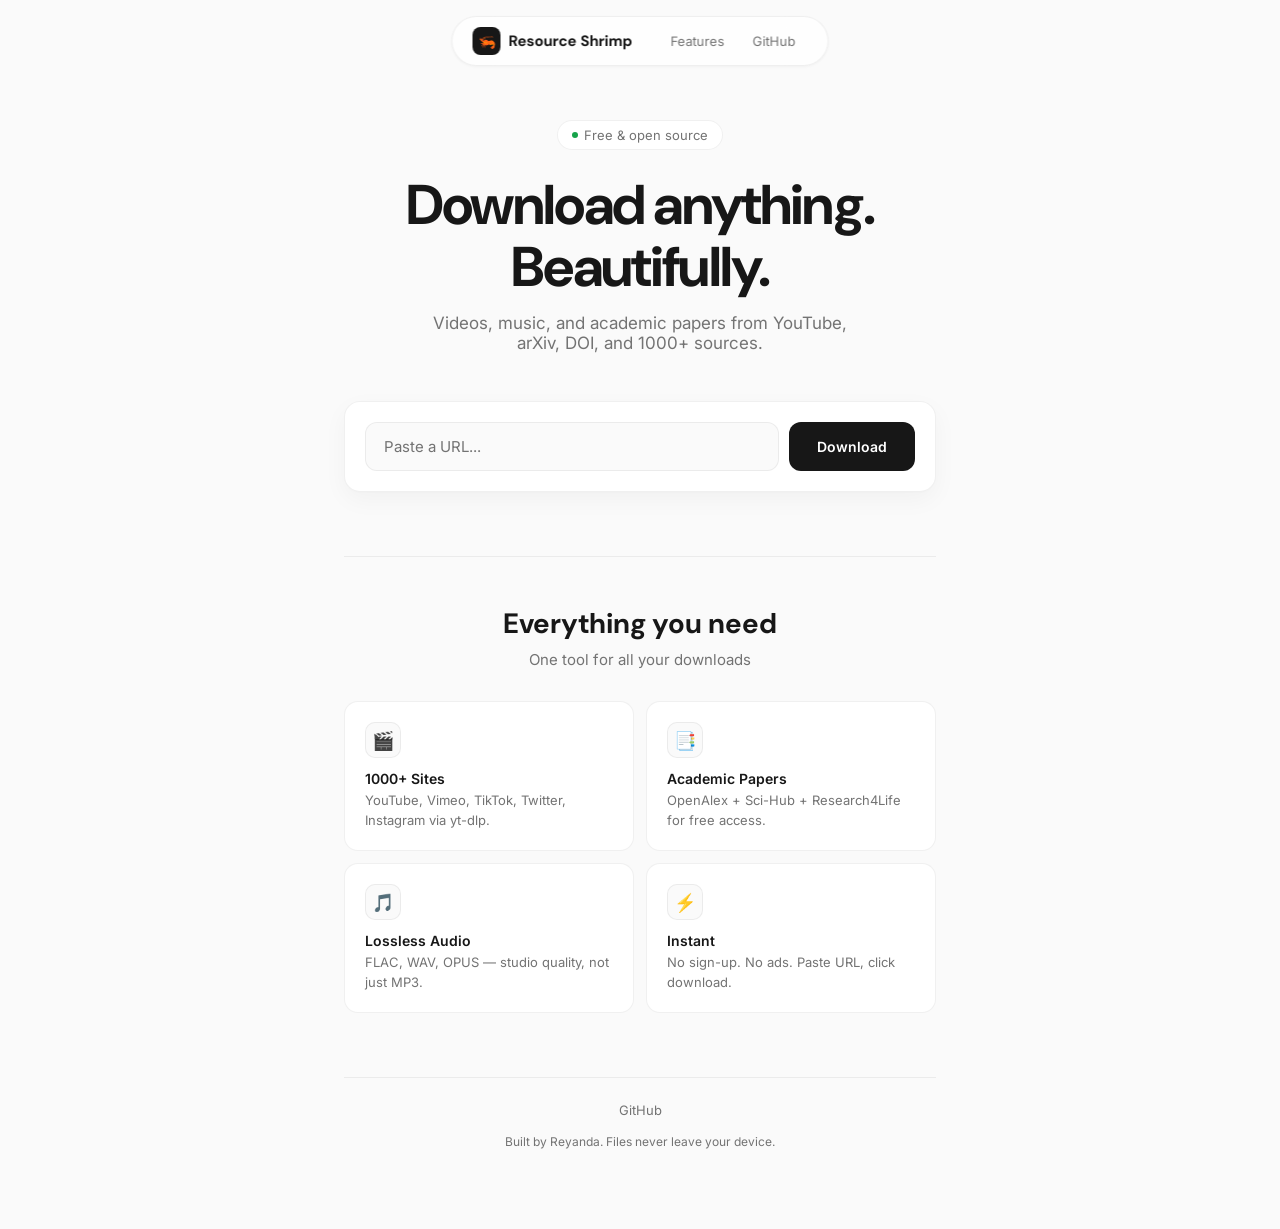
==== templates/index.html @ ada43ad9 "Update Resource Shrimp for Render deployment" ====
<!DOCTYPE html>
<html lang="en">
<head>
    <meta charset="UTF-8">
    <meta name="viewport" content="width=device-width, initial-scale=1.0">
    <title>Resource Shrimp — Download Anything</title>
    <link rel="preconnect" href="https://fonts.googleapis.com">
    <link rel="preconnect" href="https://fonts.gstatic.com" crossorigin>
    <link href="https://fonts.googleapis.com/css2?family=Inter:wght@400;500;600;700&family=DM+Sans:wght@500;700&display=swap" rel="stylesheet">
    <style>
        *, *::before, *::after { margin: 0; padding: 0; box-sizing: border-box; }
        :root {
            --bg: #fafafa; --fg: #171717; --card: #ffffff; --muted: #737373;
            --border: rgba(0,0,0,0.06); --border-strong: rgba(0,0,0,0.1);
            --primary: #171717; --primary-fg: #ffffff; --success: #16a34a; --error: #dc2626;
            --font-body: 'Inter', -apple-system, sans-serif; --font-display: 'DM Sans', -apple-system, sans-serif;
        }
        @media (prefers-color-scheme: dark) {
            :root {
                --bg: #0a0a0a; --fg: #ededed; --card: #141414; --muted: #a3a3a3;
                --border: rgba(255,255,255,0.06); --border-strong: rgba(255,255,255,0.1);
                --primary: #ededed; --primary-fg: #0a0a0a;
            }
        }
        body { font-family: var(--font-body); background: var(--bg); color: var(--fg); min-height: 100vh; -webkit-font-smoothing: antialiased; }

        @keyframes fade-up { from { opacity: 0; transform: translateY(16px); } to { opacity: 1; transform: translateY(0); } }
        @keyframes fade-in { from { opacity: 0; } to { opacity: 1; } }
        @keyframes pulse-ring { 0% { transform: scale(0.9); opacity: 1; } 100% { transform: scale(1.5); opacity: 0; } }
        @keyframes spin { to { transform: rotate(360deg); } }

        .navbar { position: fixed; top: 16px; left: 50%; transform: translateX(-50%); z-index: 100; display: flex; align-items: center; gap: 10px; padding: 10px 20px; background: rgba(255,255,255,0.8); backdrop-filter: blur(20px) saturate(180%); border: 1px solid var(--border); border-radius: 100px; box-shadow: 0 1px 3px rgba(0,0,0,0.04); }
        @media (prefers-color-scheme: dark) { .navbar { background: rgba(20,20,20,0.8); } }
        .nav-logo { display: flex; align-items: center; gap: 8px; text-decoration: none; color: var(--fg); }
        .nav-logo-icon { width: 28px; height: 28px; background: var(--fg); border-radius: 8px; display: flex; align-items: center; justify-content: center; font-size: 14px; }
        .nav-logo-text { font-family: var(--font-display); font-weight: 700; font-size: 15px; }
        .nav-links { display: flex; align-items: center; gap: 4px; margin-left: 16px; }
        .nav-link { padding: 6px 12px; font-size: 13px; color: var(--muted); text-decoration: none; border-radius: 100px; transition: all 0.2s; }
        .nav-link:hover { color: var(--fg); background: var(--border); }

        .container { max-width: 640px; margin: 0 auto; padding: 120px 24px 80px; }
        .hero { text-align: center; margin-bottom: 48px; }
        .pill-badge { display: inline-flex; align-items: center; gap: 6px; padding: 6px 14px; background: var(--card); border: 1px solid var(--border); border-radius: 100px; font-size: 13px; color: var(--muted); margin-bottom: 24px; animation: fade-up 0.5s ease-out both; }
        .pill-dot { width: 6px; height: 6px; background: var(--success); border-radius: 50%; animation: pulse-ring 2s ease-out infinite; }
        .hero h1 { font-family: var(--font-display); font-size: clamp(36px, 8vw, 56px); font-weight: 700; line-height: 1.1; letter-spacing: -0.03em; animation: fade-up 0.5s ease-out 0.1s both; }
        .hero p { margin-top: 16px; font-size: 17px; color: var(--muted); max-width: 440px; margin-left: auto; margin-right: auto; animation: fade-up 0.5s ease-out 0.2s both; }

        .input-card { background: var(--card); border: 1px solid var(--border); border-radius: 16px; padding: 20px; box-shadow: 0 1px 3px rgba(0,0,0,0.02), 0 8px 24px rgba(0,0,0,0.04); animation: fade-up 0.5s ease-out 0.3s both; }
        .input-row { display: flex; gap: 10px; }
        .url-input { flex: 1; padding: 14px 18px; background: var(--bg); border: 1px solid var(--border); border-radius: 12px; font-size: 15px; font-family: var(--font-body); color: var(--fg); transition: all 0.2s; }
        .url-input:focus { outline: none; border-color: var(--border-strong); box-shadow: 0 0 0 4px rgba(0,0,0,0.03); }
        @media (prefers-color-scheme: dark) { .url-input:focus { box-shadow: 0 0 0 4px rgba(255,255,255,0.03); } }
        .url-input::placeholder { color: var(--muted); }

        .btn-primary { padding: 14px 28px; background: var(--primary); color: var(--primary-fg); border: none; border-radius: 12px; font-size: 14px; font-weight: 600; font-family: var(--font-body); cursor: pointer; transition: all 0.2s cubic-bezier(0.4,0,0.2,1); white-space: nowrap; display: flex; align-items: center; gap: 8px; }
        .btn-primary:hover { transform: scale(1.02); box-shadow: 0 4px 12px rgba(0,0,0,0.15); }
        .btn-primary:active { transform: scale(0.98); }
        .btn-primary:disabled { opacity: 0.5; cursor: not-allowed; transform: none; }
        .btn-primary .spinner { display: none; width: 16px; height: 16px; border: 2px solid rgba(255,255,255,0.3); border-top-color: currentColor; border-radius: 50%; animation: spin 0.7s linear infinite; }
        .btn-primary.loading .spinner { display: block; }
        .btn-primary.loading .btn-label { display: none; }

        .type-badge { display: none; align-items: center; gap: 10px; padding: 12px 16px; background: var(--bg); border: 1px solid var(--border); border-radius: 12px; margin-top: 12px; animation: fade-in 0.3s ease-out; }
        .type-badge.active { display: flex; }
        .type-icon { width: 36px; height: 36px; background: var(--card); border: 1px solid var(--border); border-radius: 10px; display: flex; align-items: center; justify-content: center; font-size: 18px; }
        .type-info { flex: 1; }
        .type-label { font-size: 14px; font-weight: 600; }
        .type-hint { font-size: 12px; color: var(--muted); }

        .options { display: none; margin-top: 16px; padding-top: 16px; border-top: 1px solid var(--border); animation: fade-in 0.3s ease-out; }
        .options.active { display: block; }
        .options-label { font-size: 12px; font-weight: 600; color: var(--muted); text-transform: uppercase; letter-spacing: 0.05em; margin-bottom: 12px; }

        .quality-grid { display: grid; grid-template-columns: repeat(3, 1fr); gap: 8px; margin-bottom: 16px; }
        .quality-card { position: relative; padding: 16px 12px; background: var(--bg); border: 1.5px solid var(--border); border-radius: 12px; cursor: pointer; transition: all 0.2s cubic-bezier(0.4,0,0.2,1); text-align: center; }
        .quality-card:hover { border-color: var(--border-strong); transform: translateY(-1px); }
        .quality-card.selected { border-color: var(--fg); background: var(--fg); }
        .quality-card.selected .quality-res, .quality-card.selected .quality-desc { color: var(--primary-fg); }
        .quality-badge { position: absolute; top: -6px; right: -6px; padding: 2px 8px; background: var(--fg); color: var(--primary-fg); font-size: 9px; font-weight: 700; border-radius: 6px; letter-spacing: 0.05em; }
        .quality-card.selected .quality-badge { background: var(--primary-fg); color: var(--fg); }
        .quality-res { font-family: var(--font-display); font-size: 18px; font-weight: 700; color: var(--fg); }
        .quality-desc { font-size: 11px; color: var(--muted); margin-top: 2px; }

        .audio-toggle { display: flex; background: var(--bg); border: 1px solid var(--border); border-radius: 10px; padding: 3px; margin-bottom: 16px; }
        .audio-toggle-btn { flex: 1; padding: 10px; background: transparent; border: none; border-radius: 8px; font-size: 13px; font-weight: 500; font-family: var(--font-body); color: var(--muted); cursor: pointer; transition: all 0.2s; display: flex; align-items: center; justify-content: center; gap: 6px; }
        .audio-toggle-btn.active { background: var(--card); color: var(--fg); box-shadow: 0 1px 3px rgba(0,0,0,0.06); }

        .audio-formats { display: none; gap: 6px; margin-bottom: 16px; flex-wrap: wrap; }
        .audio-formats.active { display: flex; }
        .audio-chip { padding: 8px 14px; background: var(--bg); border: 1.5px solid var(--border); border-radius: 100px; font-size: 12px; font-weight: 500; cursor: pointer; transition: all 0.2s; display: flex; align-items: center; gap: 6px; }
        .audio-chip:hover { border-color: var(--border-strong); }
        .audio-chip.selected { background: var(--fg); border-color: var(--fg); color: var(--primary-fg); }
        .lossless-badge { font-size: 9px; padding: 2px 6px; background: rgba(22,163,74,0.1); color: var(--success); border-radius: 100px; font-weight: 600; }
        .audio-chip.selected .lossless-badge { background: rgba(255,255,255,0.2); color: var(--primary-fg); }

        .toggle-row { display: flex; align-items: center; justify-content: space-between; padding-top: 12px; border-top: 1px solid var(--border); }
        .toggle-text { font-size: 13px; color: var(--muted); }
        .toggle { position: relative; width: 40px; height: 22px; background: var(--border-strong); border-radius: 11px; cursor: pointer; transition: background 0.2s; }
        .toggle.active { background: var(--fg); }
        .toggle::after { content: ''; position: absolute; top: 3px; left: 3px; width: 16px; height: 16px; background: var(--card); border-radius: 50%; transition: transform 0.2s; box-shadow: 0 1px 2px rgba(0,0,0,0.1); }
        .toggle.active::after { transform: translateX(18px); background: var(--primary-fg); }

        .access-grid { display: grid; grid-template-columns: repeat(2, 1fr); gap: 8px; margin-bottom: 12px; }
        .access-btn { display: flex; align-items: center; gap: 12px; padding: 14px; background: var(--bg); border: 1.5px solid var(--border); border-radius: 12px; cursor: pointer; transition: all 0.2s; text-align: left; font-family: var(--font-body); }
        .access-btn:hover { border-color: var(--border-strong); transform: translateY(-1px); }
        .access-icon { font-size: 20px; }
        .access-text { display: flex; flex-direction: column; }
        .access-title { font-size: 13px; font-weight: 600; color: var(--fg); }
        .access-desc { font-size: 11px; color: var(--muted); }

        .progress-section { display: none; margin-top: 20px; animation: fade-in 0.3s ease-out; }
        .progress-section.active { display: block; }
        .progress-card { background: var(--card); border: 1px solid var(--border); border-radius: 16px; padding: 20px; box-shadow: 0 1px 3px rgba(0,0,0,0.02), 0 8px 24px rgba(0,0,0,0.04); }

        .phases { display: flex; justify-content: space-between; margin-bottom: 20px; position: relative; }
        .phases::before { content: ''; position: absolute; top: 14px; left: 44px; right: 44px; height: 2px; background: var(--border); }
        .phase { display: flex; flex-direction: column; align-items: center; gap: 8px; z-index: 1; }
        .phase-dot { width: 30px; height: 30px; border-radius: 50%; background: var(--bg); border: 2px solid var(--border); display: flex; align-items: center; justify-content: center; font-size: 12px; font-weight: 600; color: var(--muted); transition: all 0.3s; }
        .phase.active .phase-dot { background: var(--fg); border-color: var(--fg); color: var(--primary-fg); box-shadow: 0 0 0 4px rgba(0,0,0,0.06); }
        @media (prefers-color-scheme: dark) { .phase.active .phase-dot { box-shadow: 0 0 0 4px rgba(255,255,255,0.06); } }
        .phase.done .phase-dot { background: var(--success); border-color: var(--success); color: white; }
        .phase-label { font-size: 11px; font-weight: 500; color: var(--muted); }
        .phase.active .phase-label { color: var(--fg); font-weight: 600; }
        .phase.done .phase-label { color: var(--success); }

        .progress-bar { height: 6px; background: var(--border); border-radius: 3px; overflow: hidden; margin-bottom: 16px; }
        .progress-fill { height: 100%; background: var(--fg); border-radius: 3px; transition: width 0.3s ease; width: 0%; }

        .stats { display: grid; grid-template-columns: repeat(4, 1fr); gap: 12px; }
        .stat { text-align: center; }
        .stat-label { font-size: 10px; text-transform: uppercase; letter-spacing: 0.05em; color: var(--muted); margin-bottom: 4px; }
        .stat-value { font-family: var(--font-display); font-size: 16px; font-weight: 700; }

        .paper-info { display: none; margin-top: 16px; padding: 16px; background: var(--bg); border: 1px solid var(--border); border-radius: 12px; animation: fade-in 0.3s ease-out; }
        .paper-info.active { display: block; }
        .paper-title { font-size: 14px; font-weight: 600; margin-bottom: 6px; line-height: 1.4; }
        .paper-authors { font-size: 12px; color: var(--muted); margin-bottom: 8px; }
        .paper-meta { display: flex; gap: 16px; font-size: 11px; color: var(--muted); }

        .status-bar { display: none; align-items: center; gap: 8px; margin-top: 16px; padding: 12px 16px; border-radius: 12px; font-size: 13px; font-weight: 500; animation: fade-in 0.3s ease-out; }
        .status-bar.active { display: flex; }
        .status-bar.loading { background: var(--bg); border: 1px solid var(--border); color: var(--fg); }
        .status-bar.success { background: rgba(22,163,74,0.08); border: 1px solid rgba(22,163,74,0.2); color: var(--success); }
        .status-bar.error { background: rgba(220,38,38,0.08); border: 1px solid rgba(220,38,38,0.2); color: var(--error); }
        .status-dot { width: 8px; height: 8px; border-radius: 50%; background: currentColor; animation: pulse-ring 1.5s ease-out infinite; }

        .features { margin-top: 64px; padding-top: 48px; border-top: 1px solid var(--border); }
        .features h2 { font-family: var(--font-display); font-size: 28px; font-weight: 700; text-align: center; margin-bottom: 8px; }
        .features > p { text-align: center; color: var(--muted); font-size: 15px; margin-bottom: 32px; }
        .feature-grid { display: grid; grid-template-columns: repeat(2, 1fr); gap: 12px; }
        .feature-card { padding: 20px; background: var(--card); border: 1px solid var(--border); border-radius: 14px; transition: all 0.2s; }
        .feature-card:hover { transform: translateY(-2px); box-shadow: 0 4px 12px rgba(0,0,0,0.04); }
        .feature-icon { width: 36px; height: 36px; background: var(--bg); border: 1px solid var(--border); border-radius: 10px; display: flex; align-items: center; justify-content: center; font-size: 18px; margin-bottom: 12px; }
        .feature-title { font-size: 14px; font-weight: 600; margin-bottom: 4px; }
        .feature-desc { font-size: 13px; color: var(--muted); line-height: 1.5; }

        .footer { margin-top: 64px; padding-top: 24px; border-top: 1px solid var(--border); text-align: center; }
        .footer-links { display: flex; justify-content: center; gap: 24px; margin-bottom: 16px; }
        .footer-link { font-size: 13px; color: var(--muted); text-decoration: none; transition: color 0.2s; }
        .footer-link:hover { color: var(--fg); }
        .footer-copy { font-size: 12px; color: var(--muted); }

        @media (max-width: 480px) { .container { padding: 100px 16px 60px; } .quality-grid { grid-template-columns: repeat(2, 1fr); } .feature-grid { grid-template-columns: 1fr; } .stats { grid-template-columns: repeat(2, 1fr); } .nav-links { display: none; } }
    </style>
</head>
<body>
    <nav class="navbar">
        <a href="/" class="nav-logo">
            <div class="nav-logo-icon">🦐</div>
            <span class="nav-logo-text">Resource Shrimp</span>
        </a>
        <div class="nav-links">
            <a href="#features" class="nav-link">Features</a>
            <a href="https://github.com/Reyanda/resource-shrimp" target="_blank" class="nav-link">GitHub</a>
        </div>
    </nav>

    <div class="container">
        <section class="hero">
            <div class="pill-badge"><span class="pill-dot"></span>Free & open source</div>
            <h1>Download anything.<br>Beautifully.</h1>
            <p>Videos, music, and academic papers from YouTube, arXiv, DOI, and 1000+ sources.</p>
        </section>

        <div class="input-card">
            <div class="input-row">
                <input type="text" class="url-input" id="urlInput" placeholder="Paste a URL..." autocomplete="off" spellcheck="false">
                <button class="btn-primary" id="downloadBtn" onclick="startDownload()">
                    <span class="btn-label">Download</span>
                    <div class="spinner"></div>
                </button>
            </div>

            <div class="type-badge" id="typeBadge">
                <div class="type-icon" id="typeIcon">🎬</div>
                <div class="type-info">
                    <div class="type-label" id="typeLabel">Video</div>
                    <div class="type-hint" id="typeHint">YouTube, Vimeo, TikTok + 1000 more</div>
                </div>
            </div>

            <div class="options" id="optionsPanel">
                <div id="videoOptions">
                    <div class="options-label">Quality</div>
                    <div class="quality-grid">
                        <div class="quality-card" data-q="2160p" onclick="pickQ(this)"><span class="quality-badge">4K</span><div class="quality-res">2160p</div><div class="quality-desc">Ultra HD</div></div>
                        <div class="quality-card" data-q="1440p" onclick="pickQ(this)"><span class="quality-badge">2K</span><div class="quality-res">1440p</div><div class="quality-desc">Quad HD</div></div>
                        <div class="quality-card selected" data-q="1080p" onclick="pickQ(this)"><span class="quality-badge">FHD</span><div class="quality-res">1080p</div><div class="quality-desc">Full HD</div></div>
                        <div class="quality-card" data-q="720p" onclick="pickQ(this)"><span class="quality-badge">HD</span><div class="quality-res">720p</div><div class="quality-desc">Standard</div></div>
                        <div class="quality-card" data-q="480p" onclick="pickQ(this)"><div class="quality-res">480p</div><div class="quality-desc">Mobile</div></div>
                        <div class="quality-card" data-q="360p" onclick="pickQ(this)"><div class="quality-res">360p</div><div class="quality-desc">Light</div></div>
                    </div>
                    <div class="options-label">Audio</div>
                    <div class="audio-toggle">
                        <button class="audio-toggle-btn active" data-mode="video" onclick="setMode('video')">🎬 Video + Audio</button>
                        <button class="audio-toggle-btn" data-mode="audio" onclick="setMode('audio')">🎵 Audio Only</button>
                    </div>
                    <div class="audio-formats" id="audioFormats">
                        <div class="audio-chip" data-fmt="mp3" onclick="pickA(this)">MP3 <span style="color:var(--muted);font-size:10px">320k</span></div>
                        <div class="audio-chip" data-fmt="flac" onclick="pickA(this)">FLAC <span class="lossless-badge">Lossless</span></div>
                        <div class="audio-chip" data-fmt="wav" onclick="pickA(this)">WAV <span class="lossless-badge">Lossless</span></div>
                        <div class="audio-chip" data-fmt="opus" onclick="pickA(this)">OPUS <span style="color:var(--muted);font-size:10px">256k</span></div>
                        <div class="audio-chip" data-fmt="aac" onclick="pickA(this)">AAC <span style="color:var(--muted);font-size:10px">256k</span></div>
                    </div>
                    <div class="toggle-row">
                        <span class="toggle-text">Include subtitles</span>
                        <div class="toggle" id="subToggle" onclick="togSub()"></div>
                    </div>
                </div>

                <div id="articleOptions" style="display:none">
                    <div class="options-label">Access Method</div>
                    <div class="access-grid">
                        <button class="access-btn" onclick="openInst()"><span class="access-icon">🏛️</span><span class="access-text"><span class="access-title">Institution</span><span class="access-desc">University login</span></span></button>
                        <button class="access-btn" onclick="openR4L()"><span class="access-icon">🌍</span><span class="access-text"><span class="access-title">Research4Life</span><span class="access-desc">Free for developing regions</span></span></button>
                        <button class="access-btn" onclick="openSH()"><span class="access-icon">📚</span><span class="access-text"><span class="access-title">Sci-Hub</span><span class="access-desc">Open access mirror</span></span></button>
                        <button class="access-btn" onclick="openOA()"><span class="access-icon">🔓</span><span class="access-text"><span class="access-title">Open Access</span><span class="access-desc">Unpaywall + DOAJ</span></span></button>
                    </div>
                    <div class="options-label" style="margin-top:16px">Output</div>
                    <div class="audio-formats active">
                        <div class="audio-chip selected" data-fmt="pdf" onclick="pickArt(this)">📄 PDF Paper</div>
                        <div class="audio-chip" data-fmt="info" onclick="pickArt(this)">ℹ️ Metadata Only</div>
                    </div>
                </div>
            </div>
        </div>

        <div class="progress-section" id="progressSection">
            <div class="progress-card">
                <div class="phases">
                    <div class="phase" id="phase1"><div class="phase-dot">1</div><span class="phase-label">Resolve</span></div>
                    <div class="phase" id="phase2"><div class="phase-dot">2</div><span class="phase-label">Fetch</span></div>
                    <div class="phase" id="phase3"><div class="phase-dot">3</div><span class="phase-label">Ready</span></div>
                </div>
                <div class="progress-bar"><div class="progress-fill" id="progressFill"></div></div>
                <div class="stats">
                    <div class="stat"><div class="stat-label">Progress</div><div class="stat-value" id="statProgress">0%</div></div>
                    <div class="stat"><div class="stat-label">Speed</div><div class="stat-value" id="statSpeed">—</div></div>
                    <div class="stat"><div class="stat-label">ETA</div><div class="stat-value" id="statEta">—</div></div>
                    <div class="stat"><div class="stat-label">Status</div><div class="stat-value" id="statStatus">Waiting</div></div>
                </div>
                <div class="paper-info" id="paperInfo">
                    <div class="paper-title" id="paperTitle"></div>
                    <div class="paper-authors" id="paperAuthors"></div>
                    <div class="paper-meta"><span id="paperDoi"></span><span id="paperJournal"></span><span id="paperYear"></span></div>
                </div>
                <div class="status-bar" id="statusBar"><span class="status-dot"></span><span id="statusMsg">Initializing...</span></div>
            </div>
        </div>

        <section class="features" id="features">
            <h2>Everything you need</h2>
            <p>One tool for all your downloads</p>
            <div class="feature-grid">
                <div class="feature-card"><div class="feature-icon">🎬</div><div class="feature-title">1000+ Sites</div><div class="feature-desc">YouTube, Vimeo, TikTok, Twitter, Instagram via yt-dlp.</div></div>
                <div class="feature-card"><div class="feature-icon">📑</div><div class="feature-title">Academic Papers</div><div class="feature-desc">OpenAlex + Sci-Hub + Research4Life for free access.</div></div>
                <div class="feature-card"><div class="feature-icon">🎵</div><div class="feature-title">Lossless Audio</div><div class="feature-desc">FLAC, WAV, OPUS — studio quality, not just MP3.</div></div>
                <div class="feature-card"><div class="feature-icon">⚡</div><div class="feature-title">Instant</div><div class="feature-desc">No sign-up. No ads. Paste URL, click download.</div></div>
            </div>
        </section>

        <footer class="footer">
            <div class="footer-links">
                <a href="https://github.com/Reyanda/resource-shrimp" target="_blank" class="footer-link">GitHub</a>
            </div>
            <div class="footer-copy">Built by Reyanda. Files never leave your device.</div>
        </footer>
    </div>

    <!-- Institution Modal -->
    <div class="modal-overlay" id="instModal" onclick="if(event.target===this)this.classList.remove('active')" style="display:none;position:fixed;inset:0;background:rgba(0,0,0,0.5);backdrop-filter:blur(4px);z-index:200;align-items:center;justify-content:center;padding:20px;">
        <div style="background:var(--card);border:1px solid var(--border);border-radius:16px;width:100%;max-width:480px;max-height:80vh;overflow:hidden;box-shadow:0 20px 60px rgba(0,0,0,0.2);">
            <div style="display:flex;align-items:center;justify-content:space-between;padding:16px 20px;border-bottom:1px solid var(--border);">
                <span style="font-family:var(--font-display);font-size:18px;font-weight:700;">Sign in via Institution</span>
                <button onclick="document.getElementById('instModal').classList.remove('active')" style="width:32px;height:32px;border-radius:8px;border:none;background:var(--bg);cursor:pointer;font-size:18px;">×</button>
            </div>
            <div style="padding:20px;overflow-y:auto;max-height:calc(80vh - 140px);">
                <input type="text" placeholder="Search your university..." style="width:100%;padding:12px 16px;background:var(--bg);border:1px solid var(--border);border-radius:10px;font-size:14px;font-family:var(--font-body);color:var(--fg);margin-bottom:16px;" oninput="filterInst(this.value)" id="instSearch">
                <div id="instList"></div>
                <div style="margin-top:16px;padding:16px;background:var(--bg);border-radius:12px;border:1px solid var(--border);font-size:12px;color:var(--muted);line-height:1.6;">
                    <strong>Don't see your institution?</strong><br>Many publishers support OpenAthens or Shibboleth. Click "Institutional Login" on the publisher's site.
                </div>
            </div>
        </div>
    </div>

    <!-- Research4Life Modal -->
    <div class="modal-overlay" id="r4lModal" onclick="if(event.target===this)this.classList.remove('active')" style="display:none;position:fixed;inset:0;background:rgba(0,0,0,0.5);backdrop-filter:blur(4px);z-index:200;align-items:center;justify-content:center;padding:20px;">
        <div style="background:var(--card);border:1px solid var(--border);border-radius:16px;width:100%;max-width:480px;overflow:hidden;box-shadow:0 20px 60px rgba(0,0,0,0.2);">
            <div style="display:flex;align-items:center;justify-content:space-between;padding:16px 20px;border-bottom:1px solid var(--border);">
                <span style="font-family:var(--font-display);font-size:18px;font-weight:700;">Research4Life</span>
                <button onclick="document.getElementById('r4lModal').classList.remove('active')" style="width:32px;height:32px;border-radius:8px;border:none;background:var(--bg);cursor:pointer;font-size:18px;">×</button>
            </div>
            <div style="padding:20px;">
                <div style="padding:20px;background:linear-gradient(135deg,rgba(22,163,74,0.05),rgba(59,130,246,0.05));border:1px solid rgba(22,163,74,0.2);border-radius:12px;margin-bottom:16px;">
                    <div style="font-size:16px;font-weight:700;margin-bottom:8px;">🌍 Free Access for Developing Countries</div>
                    <div style="font-size:13px;color:var(--muted);line-height:1.6;margin-bottom:12px;">Research4Life provides free access for researchers in the world's poorest countries. Includes HINARI, AGORA, OARE, GOALI, ARDI.</div>
                    <div style="font-size:12px;color:var(--success);font-weight:500;">Eligible: Sub-Saharan Africa, South Asia, Southeast Asia, Latin America, Caribbean, Oceania</div>
                </div>
                <button onclick="window.open('https://login.research4life.org/','_blank');document.getElementById('r4lModal').classList.remove('active')" style="display:inline-flex;align-items:center;gap:8px;padding:10px 20px;background:var(--success);color:white;border:none;border-radius:10px;font-size:14px;font-weight:600;cursor:pointer;font-family:var(--font-body);">🌍 Open Research4Life Login</button>
            </div>
        </div>
    </div>

    <script>
        let type='video', quality='1080p', audioFmt=null, audioMode='video', subs=false, artFmt='pdf', poll=null;
        const input=document.getElementById('urlInput');
        let debounce;

        input.addEventListener('input',()=>{clearTimeout(debounce);const u=input.value.trim();u.length>8?debounce=setTimeout(()=>det(u),300):hideType()});
        input.addEventListener('keydown',e=>{if(e.key==='Enter')startDownload()});

        function det(u){
            u=u.toLowerCase();
            if(/^10\.\d{4,}/.test(u)||/doi\.org\/10\./.test(u))return showT('doi','📄','Academic Paper (DOI)','DOI resolution');
            if(u.includes('arxiv.org'))return showT('arxiv','📑','arXiv Paper','Preprint');
            if(u.includes('pubmed')||u.includes('ncbi.nlm.nih.gov'))return showT('pubmed','🏥','PubMed','Medical literature');
            if(/springer|wiley|sciencedirect|nature\.com|science\.org|ieee|acm/.test(u))return showT('academic','📚','Academic Article','Journal article');
            showT('video','🎬','Video','YouTube, Vimeo, TikTok + 1000 more');
        }

        function showT(t,icon,label,hint){
            type=t;document.getElementById('typeIcon').textContent=icon;
            document.getElementById('typeLabel').textContent=label;
            document.getElementById('typeHint').textContent=hint;
            document.getElementById('typeBadge').classList.add('active');
            document.getElementById('optionsPanel').classList.add('active');
            document.getElementById('videoOptions').style.display=t==='video'?'block':'none';
            document.getElementById('articleOptions').style.display=t!=='video'?'block':'none';
        }

        function hideType(){document.getElementById('typeBadge').classList.remove('active');document.getElementById('optionsPanel').classList.remove('active');type='video'}

        function pickQ(el){document.querySelectorAll('.quality-card').forEach(c=>c.classList.remove('selected'));el.classList.add('selected');quality=el.dataset.q}
        function setMode(m){audioMode=m;document.querySelectorAll('.audio-toggle-btn').forEach(b=>b.classList.toggle('active',b.dataset.mode===m));document.getElementById('audioFormats').classList.toggle('active',m==='audio');document.querySelectorAll('.quality-card').forEach(c=>c.style.opacity=m==='audio'?'0.4':'1');if(m==='audio'){quality='audio';document.querySelectorAll('.quality-card').forEach(c=>c.classList.remove('selected'))}else{const d=document.querySelector('.quality-card[data-q="1080p"]');if(d){d.classList.add('selected');quality='1080p'}}}
        function pickA(el){document.querySelectorAll('.audio-chip[data-fmt]').forEach(c=>c.classList.remove('selected'));el.classList.add('selected');audioFmt=el.dataset.fmt}
        function pickArt(el){document.querySelectorAll('#articleOptions .audio-chip').forEach(c=>c.classList.remove('selected'));el.classList.add('selected');artFmt=el.dataset.fmt}
        function togSub(){subs=!subs;document.getElementById('subToggle').classList.toggle('active',subs)}

        async function startDownload(){
            const url=input.value.trim();if(!url)return;
            const btn=document.getElementById('downloadBtn');
            btn.classList.add('loading');btn.disabled=true;
            document.getElementById('progressSection').classList.add('active');
            resetProg();showSt('loading','Resolving...');

            try{
                const res=await fetch('/download',{method:'POST',headers:{'Content-Type':'application/json'},body:JSON.stringify({url,type:type==='video'?'auto':type,quality,format:audioMode==='audio'?(audioFmt||'mp3'):'mp4',subtitles:subs})});
                const d=await res.json();
                if(d.error)throw new Error(d.error);
                pollSt(d.download_id,d.type);
            }catch(e){
                const msg=typeof e==='string'?e:e?.message||JSON.stringify(e)||'Failed';
                showSt('error',msg);
            }
            btn.classList.remove('loading');btn.disabled=false;
        }

        function pollSt(id,dlType){
            poll=setInterval(async()=>{
                try{
                    const r=await fetch(`/status/${id}`);const d=await r.json();
                    if(d.status==='error'){clearInterval(poll);showSt('error',d.message||d.error)}
                    else if(d.status==='complete'){clearInterval(poll);updProg(d);setPh('ready');showSt('success','Ready — downloading');triggerDl(id)}
                    else{updProg(d);setPh(d.phase||d.status)}
                }catch{clearInterval(poll);showSt('error','Connection lost')}
            },400);
        }

        function updProg(d){
            const p=d.progress||'0';
            document.getElementById('progressFill').style.width=p+'%';
            document.getElementById('statProgress').textContent=p+'%';
            document.getElementById('statSpeed').textContent=d.speed||'—';
            document.getElementById('statEta').textContent=d.eta||'—';
            const l={starting:'Init',downloading:'Download',fetching:'Fetch',processing:'Process',encoding:'Encode',complete:'Done'};
            document.getElementById('statStatus').textContent=l[d.status]||d.status;

            if(d.type==='article'&&d.title){
                document.getElementById('paperInfo').classList.add('active');
                document.getElementById('paperTitle').textContent=d.title;
                document.getElementById('paperAuthors').textContent=(d.authors||[]).join(', ');
                document.getElementById('paperDoi').textContent=d.doi||'';
                document.getElementById('paperJournal').textContent=d.journal||'';
                document.getElementById('paperYear').textContent=d.year||'';
            }

            const st=d.status==='complete'?'success':(d.status==='processing'||d.status==='encoding')?'loading':'loading';
            showSt(st,d.message||'Working...');
        }

        function setPh(p){
            ['phase1','phase2','phase3'].forEach(id=>document.getElementById(id).className='phase');
            if(['init','starting','downloading','fetching'].includes(p))document.getElementById('phase1').classList.add('active');
            else if(['processing','encoding'].includes(p)){document.getElementById('phase1').classList.add('done');document.getElementById('phase2').classList.add('active')}
            else if(['ready','complete'].includes(p)){document.getElementById('phase1').classList.add('done');document.getElementById('phase2').classList.add('done');document.getElementById('phase3').classList.add('active')}
        }

        function resetProg(){document.getElementById('progressFill').style.width='0%';document.getElementById('statProgress').textContent='0%';document.getElementById('statSpeed').textContent='—';document.getElementById('statEta').textContent='—';document.getElementById('statStatus').textContent='Waiting';document.getElementById('paperInfo').classList.remove('active');document.getElementById('statusBar').classList.remove('active');['phase1','phase2','phase3'].forEach(id=>document.getElementById(id).className='phase')}

        function showSt(t,msg){const b=document.getElementById('statusBar');b.className='status-bar active '+t;document.getElementById('statusMsg').textContent=msg}

        function triggerDl(id){const a=document.createElement('a');a.href=`/stream/${id}`;a.style.display='none';document.body.appendChild(a);a.click();setTimeout(()=>a.remove(),1000)}

        // Institution
        const insts=[
            {n:'MIT',r:'USA'},{n:'Harvard',r:'USA'},{n:'Stanford',r:'USA'},{n:'Oxford',r:'UK'},
            {n:'Cambridge',r:'UK'},{n:'ETH Zurich',r:'Switzerland'},{n:'U of Tokyo',r:'Japan'},
            {n:'NUS',r:'Singapore'},{n:'U of Cape Town',r:'South Africa'},{n:'U of Nairobi',r:'Kenya'},
            {n:'Makerere',r:'Uganda'},{n:'U of Ghana',r:'Ghana'},{n:'U of Malaya',r:'Malaysia'},
            {n:'U of São Paulo',r:'Brazil'},{n:'IISc',r:'India'},{n:'Tsinghua',r:'China'},
            {n:'Seoul National',r:'South Korea'},{n:'U of Buenos Aires',r:'Argentina'},
        ];
        function openInst(){document.getElementById('instModal').style.display='flex';filterInst('')}
        function filterInst(q){document.getElementById('instList').innerHTML=insts.filter(i=>i.n.toLowerCase().includes(q.toLowerCase())||i.r.toLowerCase().includes(q.toLowerCase())).map(i=>`<div onclick="window.open('https://login.research4life.org/','_blank');document.getElementById('instModal').style.display='none'" style="display:flex;align-items:center;gap:12px;padding:12px;border-radius:10px;cursor:pointer;transition:all 0.2s;border:1px solid transparent;" onmouseover="this.style.background='var(--bg)'" onmouseout="this.style.background='transparent'"><div style="width:36px;height:36px;border-radius:8px;background:var(--bg);border:1px solid var(--border);display:flex;align-items:center;justify-content:center;font-size:16px;">🏛️</div><div><div style="font-size:14px;font-weight:500;">${i.n}</div><div style="font-size:12px;color:var(--muted);">${i.r}</div></div></div>`).join('')}
        function openR4L(){document.getElementById('r4lModal').style.display='flex'}
        function openSH(){const u=input.value.trim();const m=u.match(/10\.\d{4,}\/[^\s&?]+/);window.open(m?`https://sci-hub.su/${m[0]}`:'https://sci-hub.su','_blank')}
        function openOA(){const u=input.value.trim();const m=u.match(/10\.\d{4,}\/[^\s&?]+/);window.open(m?`https://api.unpaywall.org/v2/${m[0]}?email=dl@rs.app`:'https://unpaywall.org','_blank')}
    </script>
</body>
</html>
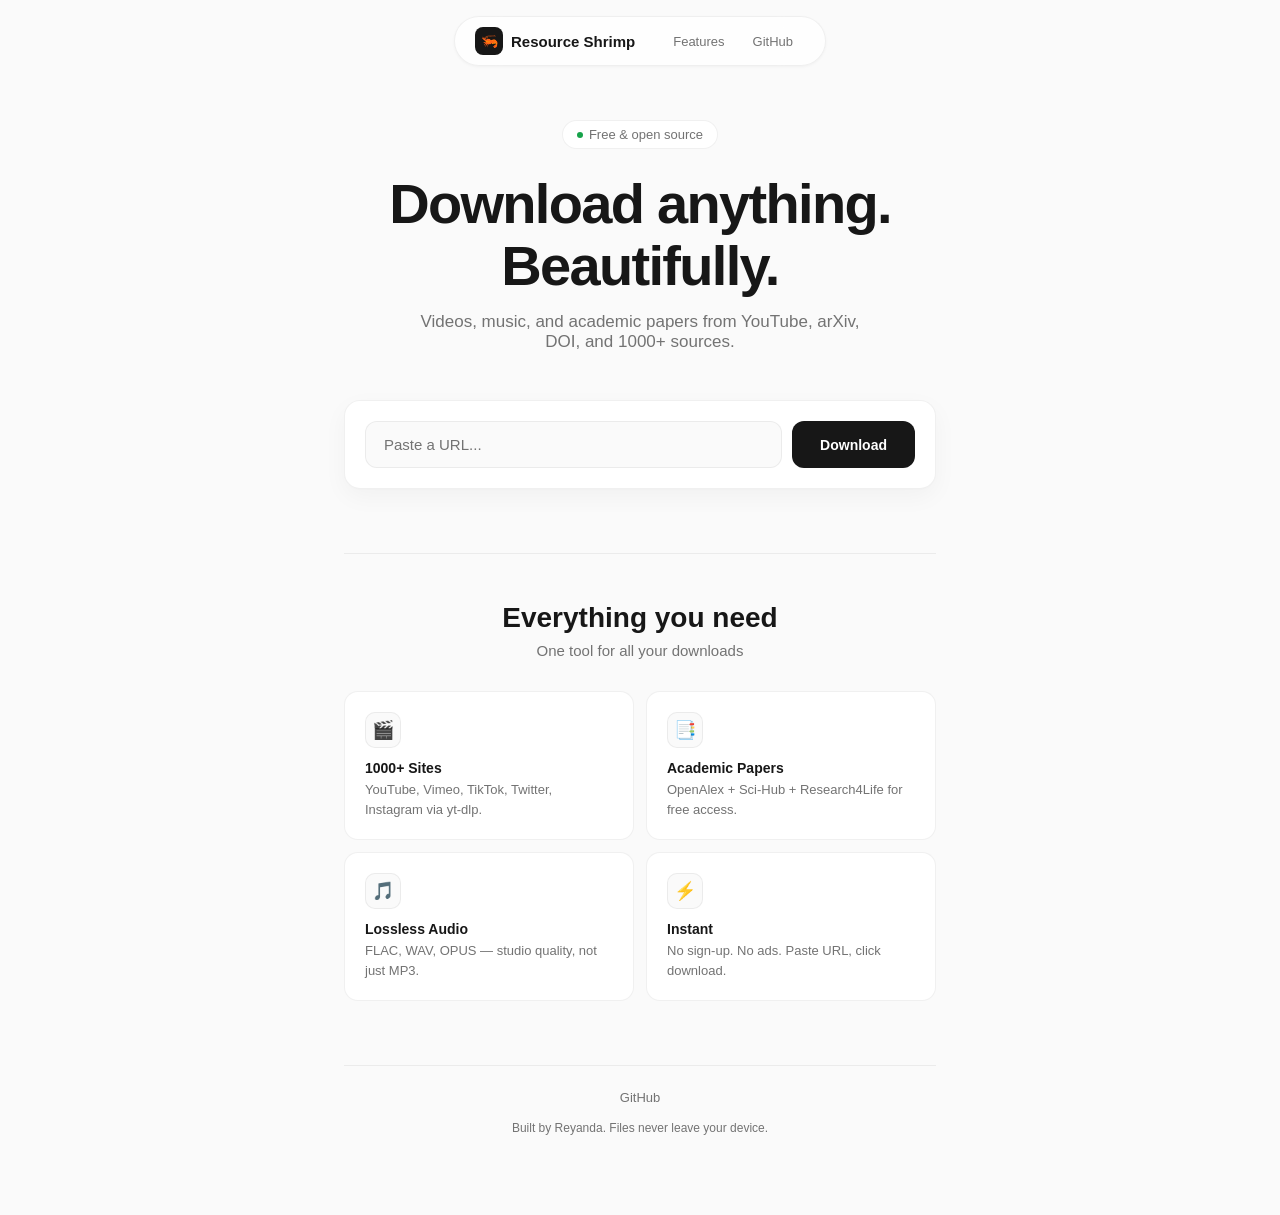
==== commit 4d888019: "Zero-dependency rewrite: stdlib only, security hardened - Replaced Flask/requests/yt-dlp imports wit" ====
--- a/templates/index.html
+++ b/templates/index.html
@@ -3,165 +3,12 @@
 <head>
     <meta charset="UTF-8">
     <meta name="viewport" content="width=device-width, initial-scale=1.0">
+    <meta http-equiv="Content-Security-Policy" content="default-src 'self'; style-src 'self' 'unsafe-inline' https://fonts.googleapis.com; font-src 'self' https://fonts.gstatic.com; script-src 'self' 'unsafe-inline'; img-src 'self' data:; connect-src 'self'; frame-src 'none'; object-src 'none'; base-uri 'self'; form-action 'self';">
     <title>Resource Shrimp — Download Anything</title>
     <link rel="preconnect" href="https://fonts.googleapis.com">
     <link rel="preconnect" href="https://fonts.gstatic.com" crossorigin>
     <link href="https://fonts.googleapis.com/css2?family=Inter:wght@400;500;600;700&family=DM+Sans:wght@500;700&display=swap" rel="stylesheet">
-    <style>
-        *, *::before, *::after { margin: 0; padding: 0; box-sizing: border-box; }
-        :root {
-            --bg: #fafafa; --fg: #171717; --card: #ffffff; --muted: #737373;
-            --border: rgba(0,0,0,0.06); --border-strong: rgba(0,0,0,0.1);
-            --primary: #171717; --primary-fg: #ffffff; --success: #16a34a; --error: #dc2626;
-            --font-body: 'Inter', -apple-system, sans-serif; --font-display: 'DM Sans', -apple-system, sans-serif;
-        }
-        @media (prefers-color-scheme: dark) {
-            :root {
-                --bg: #0a0a0a; --fg: #ededed; --card: #141414; --muted: #a3a3a3;
-                --border: rgba(255,255,255,0.06); --border-strong: rgba(255,255,255,0.1);
-                --primary: #ededed; --primary-fg: #0a0a0a;
-            }
-        }
-        body { font-family: var(--font-body); background: var(--bg); color: var(--fg); min-height: 100vh; -webkit-font-smoothing: antialiased; }
-
-        @keyframes fade-up { from { opacity: 0; transform: translateY(16px); } to { opacity: 1; transform: translateY(0); } }
-        @keyframes fade-in { from { opacity: 0; } to { opacity: 1; } }
-        @keyframes pulse-ring { 0% { transform: scale(0.9); opacity: 1; } 100% { transform: scale(1.5); opacity: 0; } }
-        @keyframes spin { to { transform: rotate(360deg); } }
-
-        .navbar { position: fixed; top: 16px; left: 50%; transform: translateX(-50%); z-index: 100; display: flex; align-items: center; gap: 10px; padding: 10px 20px; background: rgba(255,255,255,0.8); backdrop-filter: blur(20px) saturate(180%); border: 1px solid var(--border); border-radius: 100px; box-shadow: 0 1px 3px rgba(0,0,0,0.04); }
-        @media (prefers-color-scheme: dark) { .navbar { background: rgba(20,20,20,0.8); } }
-        .nav-logo { display: flex; align-items: center; gap: 8px; text-decoration: none; color: var(--fg); }
-        .nav-logo-icon { width: 28px; height: 28px; background: var(--fg); border-radius: 8px; display: flex; align-items: center; justify-content: center; font-size: 14px; }
-        .nav-logo-text { font-family: var(--font-display); font-weight: 700; font-size: 15px; }
-        .nav-links { display: flex; align-items: center; gap: 4px; margin-left: 16px; }
-        .nav-link { padding: 6px 12px; font-size: 13px; color: var(--muted); text-decoration: none; border-radius: 100px; transition: all 0.2s; }
-        .nav-link:hover { color: var(--fg); background: var(--border); }
-
-        .container { max-width: 640px; margin: 0 auto; padding: 120px 24px 80px; }
-        .hero { text-align: center; margin-bottom: 48px; }
-        .pill-badge { display: inline-flex; align-items: center; gap: 6px; padding: 6px 14px; background: var(--card); border: 1px solid var(--border); border-radius: 100px; font-size: 13px; color: var(--muted); margin-bottom: 24px; animation: fade-up 0.5s ease-out both; }
-        .pill-dot { width: 6px; height: 6px; background: var(--success); border-radius: 50%; animation: pulse-ring 2s ease-out infinite; }
-        .hero h1 { font-family: var(--font-display); font-size: clamp(36px, 8vw, 56px); font-weight: 700; line-height: 1.1; letter-spacing: -0.03em; animation: fade-up 0.5s ease-out 0.1s both; }
-        .hero p { margin-top: 16px; font-size: 17px; color: var(--muted); max-width: 440px; margin-left: auto; margin-right: auto; animation: fade-up 0.5s ease-out 0.2s both; }
-
-        .input-card { background: var(--card); border: 1px solid var(--border); border-radius: 16px; padding: 20px; box-shadow: 0 1px 3px rgba(0,0,0,0.02), 0 8px 24px rgba(0,0,0,0.04); animation: fade-up 0.5s ease-out 0.3s both; }
-        .input-row { display: flex; gap: 10px; }
-        .url-input { flex: 1; padding: 14px 18px; background: var(--bg); border: 1px solid var(--border); border-radius: 12px; font-size: 15px; font-family: var(--font-body); color: var(--fg); transition: all 0.2s; }
-        .url-input:focus { outline: none; border-color: var(--border-strong); box-shadow: 0 0 0 4px rgba(0,0,0,0.03); }
-        @media (prefers-color-scheme: dark) { .url-input:focus { box-shadow: 0 0 0 4px rgba(255,255,255,0.03); } }
-        .url-input::placeholder { color: var(--muted); }
-
-        .btn-primary { padding: 14px 28px; background: var(--primary); color: var(--primary-fg); border: none; border-radius: 12px; font-size: 14px; font-weight: 600; font-family: var(--font-body); cursor: pointer; transition: all 0.2s cubic-bezier(0.4,0,0.2,1); white-space: nowrap; display: flex; align-items: center; gap: 8px; }
-        .btn-primary:hover { transform: scale(1.02); box-shadow: 0 4px 12px rgba(0,0,0,0.15); }
-        .btn-primary:active { transform: scale(0.98); }
-        .btn-primary:disabled { opacity: 0.5; cursor: not-allowed; transform: none; }
-        .btn-primary .spinner { display: none; width: 16px; height: 16px; border: 2px solid rgba(255,255,255,0.3); border-top-color: currentColor; border-radius: 50%; animation: spin 0.7s linear infinite; }
-        .btn-primary.loading .spinner { display: block; }
-        .btn-primary.loading .btn-label { display: none; }
-
-        .type-badge { display: none; align-items: center; gap: 10px; padding: 12px 16px; background: var(--bg); border: 1px solid var(--border); border-radius: 12px; margin-top: 12px; animation: fade-in 0.3s ease-out; }
-        .type-badge.active { display: flex; }
-        .type-icon { width: 36px; height: 36px; background: var(--card); border: 1px solid var(--border); border-radius: 10px; display: flex; align-items: center; justify-content: center; font-size: 18px; }
-        .type-info { flex: 1; }
-        .type-label { font-size: 14px; font-weight: 600; }
-        .type-hint { font-size: 12px; color: var(--muted); }
-
-        .options { display: none; margin-top: 16px; padding-top: 16px; border-top: 1px solid var(--border); animation: fade-in 0.3s ease-out; }
-        .options.active { display: block; }
-        .options-label { font-size: 12px; font-weight: 600; color: var(--muted); text-transform: uppercase; letter-spacing: 0.05em; margin-bottom: 12px; }
-
-        .quality-grid { display: grid; grid-template-columns: repeat(3, 1fr); gap: 8px; margin-bottom: 16px; }
-        .quality-card { position: relative; padding: 16px 12px; background: var(--bg); border: 1.5px solid var(--border); border-radius: 12px; cursor: pointer; transition: all 0.2s cubic-bezier(0.4,0,0.2,1); text-align: center; }
-        .quality-card:hover { border-color: var(--border-strong); transform: translateY(-1px); }
-        .quality-card.selected { border-color: var(--fg); background: var(--fg); }
-        .quality-card.selected .quality-res, .quality-card.selected .quality-desc { color: var(--primary-fg); }
-        .quality-badge { position: absolute; top: -6px; right: -6px; padding: 2px 8px; background: var(--fg); color: var(--primary-fg); font-size: 9px; font-weight: 700; border-radius: 6px; letter-spacing: 0.05em; }
-        .quality-card.selected .quality-badge { background: var(--primary-fg); color: var(--fg); }
-        .quality-res { font-family: var(--font-display); font-size: 18px; font-weight: 700; color: var(--fg); }
-        .quality-desc { font-size: 11px; color: var(--muted); margin-top: 2px; }
-
-        .audio-toggle { display: flex; background: var(--bg); border: 1px solid var(--border); border-radius: 10px; padding: 3px; margin-bottom: 16px; }
-        .audio-toggle-btn { flex: 1; padding: 10px; background: transparent; border: none; border-radius: 8px; font-size: 13px; font-weight: 500; font-family: var(--font-body); color: var(--muted); cursor: pointer; transition: all 0.2s; display: flex; align-items: center; justify-content: center; gap: 6px; }
-        .audio-toggle-btn.active { background: var(--card); color: var(--fg); box-shadow: 0 1px 3px rgba(0,0,0,0.06); }
-
-        .audio-formats { display: none; gap: 6px; margin-bottom: 16px; flex-wrap: wrap; }
-        .audio-formats.active { display: flex; }
-        .audio-chip { padding: 8px 14px; background: var(--bg); border: 1.5px solid var(--border); border-radius: 100px; font-size: 12px; font-weight: 500; cursor: pointer; transition: all 0.2s; display: flex; align-items: center; gap: 6px; }
-        .audio-chip:hover { border-color: var(--border-strong); }
-        .audio-chip.selected { background: var(--fg); border-color: var(--fg); color: var(--primary-fg); }
-        .lossless-badge { font-size: 9px; padding: 2px 6px; background: rgba(22,163,74,0.1); color: var(--success); border-radius: 100px; font-weight: 600; }
-        .audio-chip.selected .lossless-badge { background: rgba(255,255,255,0.2); color: var(--primary-fg); }
-
-        .toggle-row { display: flex; align-items: center; justify-content: space-between; padding-top: 12px; border-top: 1px solid var(--border); }
-        .toggle-text { font-size: 13px; color: var(--muted); }
-        .toggle { position: relative; width: 40px; height: 22px; background: var(--border-strong); border-radius: 11px; cursor: pointer; transition: background 0.2s; }
-        .toggle.active { background: var(--fg); }
-        .toggle::after { content: ''; position: absolute; top: 3px; left: 3px; width: 16px; height: 16px; background: var(--card); border-radius: 50%; transition: transform 0.2s; box-shadow: 0 1px 2px rgba(0,0,0,0.1); }
-        .toggle.active::after { transform: translateX(18px); background: var(--primary-fg); }
-
-        .access-grid { display: grid; grid-template-columns: repeat(2, 1fr); gap: 8px; margin-bottom: 12px; }
-        .access-btn { display: flex; align-items: center; gap: 12px; padding: 14px; background: var(--bg); border: 1.5px solid var(--border); border-radius: 12px; cursor: pointer; transition: all 0.2s; text-align: left; font-family: var(--font-body); }
-        .access-btn:hover { border-color: var(--border-strong); transform: translateY(-1px); }
-        .access-icon { font-size: 20px; }
-        .access-text { display: flex; flex-direction: column; }
-        .access-title { font-size: 13px; font-weight: 600; color: var(--fg); }
-        .access-desc { font-size: 11px; color: var(--muted); }
-
-        .progress-section { display: none; margin-top: 20px; animation: fade-in 0.3s ease-out; }
-        .progress-section.active { display: block; }
-        .progress-card { background: var(--card); border: 1px solid var(--border); border-radius: 16px; padding: 20px; box-shadow: 0 1px 3px rgba(0,0,0,0.02), 0 8px 24px rgba(0,0,0,0.04); }
-
-        .phases { display: flex; justify-content: space-between; margin-bottom: 20px; position: relative; }
-        .phases::before { content: ''; position: absolute; top: 14px; left: 44px; right: 44px; height: 2px; background: var(--border); }
-        .phase { display: flex; flex-direction: column; align-items: center; gap: 8px; z-index: 1; }
-        .phase-dot { width: 30px; height: 30px; border-radius: 50%; background: var(--bg); border: 2px solid var(--border); display: flex; align-items: center; justify-content: center; font-size: 12px; font-weight: 600; color: var(--muted); transition: all 0.3s; }
-        .phase.active .phase-dot { background: var(--fg); border-color: var(--fg); color: var(--primary-fg); box-shadow: 0 0 0 4px rgba(0,0,0,0.06); }
-        @media (prefers-color-scheme: dark) { .phase.active .phase-dot { box-shadow: 0 0 0 4px rgba(255,255,255,0.06); } }
-        .phase.done .phase-dot { background: var(--success); border-color: var(--success); color: white; }
-        .phase-label { font-size: 11px; font-weight: 500; color: var(--muted); }
-        .phase.active .phase-label { color: var(--fg); font-weight: 600; }
-        .phase.done .phase-label { color: var(--success); }
-
-        .progress-bar { height: 6px; background: var(--border); border-radius: 3px; overflow: hidden; margin-bottom: 16px; }
-        .progress-fill { height: 100%; background: var(--fg); border-radius: 3px; transition: width 0.3s ease; width: 0%; }
-
-        .stats { display: grid; grid-template-columns: repeat(4, 1fr); gap: 12px; }
-        .stat { text-align: center; }
-        .stat-label { font-size: 10px; text-transform: uppercase; letter-spacing: 0.05em; color: var(--muted); margin-bottom: 4px; }
-        .stat-value { font-family: var(--font-display); font-size: 16px; font-weight: 700; }
-
-        .paper-info { display: none; margin-top: 16px; padding: 16px; background: var(--bg); border: 1px solid var(--border); border-radius: 12px; animation: fade-in 0.3s ease-out; }
-        .paper-info.active { display: block; }
-        .paper-title { font-size: 14px; font-weight: 600; margin-bottom: 6px; line-height: 1.4; }
-        .paper-authors { font-size: 12px; color: var(--muted); margin-bottom: 8px; }
-        .paper-meta { display: flex; gap: 16px; font-size: 11px; color: var(--muted); }
-
-        .status-bar { display: none; align-items: center; gap: 8px; margin-top: 16px; padding: 12px 16px; border-radius: 12px; font-size: 13px; font-weight: 500; animation: fade-in 0.3s ease-out; }
-        .status-bar.active { display: flex; }
-        .status-bar.loading { background: var(--bg); border: 1px solid var(--border); color: var(--fg); }
-        .status-bar.success { background: rgba(22,163,74,0.08); border: 1px solid rgba(22,163,74,0.2); color: var(--success); }
-        .status-bar.error { background: rgba(220,38,38,0.08); border: 1px solid rgba(220,38,38,0.2); color: var(--error); }
-        .status-dot { width: 8px; height: 8px; border-radius: 50%; background: currentColor; animation: pulse-ring 1.5s ease-out infinite; }
-
-        .features { margin-top: 64px; padding-top: 48px; border-top: 1px solid var(--border); }
-        .features h2 { font-family: var(--font-display); font-size: 28px; font-weight: 700; text-align: center; margin-bottom: 8px; }
-        .features > p { text-align: center; color: var(--muted); font-size: 15px; margin-bottom: 32px; }
-        .feature-grid { display: grid; grid-template-columns: repeat(2, 1fr); gap: 12px; }
-        .feature-card { padding: 20px; background: var(--card); border: 1px solid var(--border); border-radius: 14px; transition: all 0.2s; }
-        .feature-card:hover { transform: translateY(-2px); box-shadow: 0 4px 12px rgba(0,0,0,0.04); }
-        .feature-icon { width: 36px; height: 36px; background: var(--bg); border: 1px solid var(--border); border-radius: 10px; display: flex; align-items: center; justify-content: center; font-size: 18px; margin-bottom: 12px; }
-        .feature-title { font-size: 14px; font-weight: 600; margin-bottom: 4px; }
-        .feature-desc { font-size: 13px; color: var(--muted); line-height: 1.5; }
-
-        .footer { margin-top: 64px; padding-top: 24px; border-top: 1px solid var(--border); text-align: center; }
-        .footer-links { display: flex; justify-content: center; gap: 24px; margin-bottom: 16px; }
-        .footer-link { font-size: 13px; color: var(--muted); text-decoration: none; transition: color 0.2s; }
-        .footer-link:hover { color: var(--fg); }
-        .footer-copy { font-size: 12px; color: var(--muted); }
-
-        @media (max-width: 480px) { .container { padding: 100px 16px 60px; } .quality-grid { grid-template-columns: repeat(2, 1fr); } .feature-grid { grid-template-columns: 1fr; } .stats { grid-template-columns: repeat(2, 1fr); } .nav-links { display: none; } }
-    </style>
+    <link rel="stylesheet" href="/static/style.css">
 </head>
 <body>
     <nav class="navbar">
@@ -171,7 +18,7 @@
         </a>
         <div class="nav-links">
             <a href="#features" class="nav-link">Features</a>
-            <a href="https://github.com/Reyanda/resource-shrimp" target="_blank" class="nav-link">GitHub</a>
+            <a href="https://github.com/Reyanda/resource-shrimp" target="_blank" rel="noopener" class="nav-link">GitHub</a>
         </div>
     </nav>
 
@@ -184,8 +31,8 @@
 
         <div class="input-card">
             <div class="input-row">
-                <input type="text" class="url-input" id="urlInput" placeholder="Paste a URL..." autocomplete="off" spellcheck="false">
-                <button class="btn-primary" id="downloadBtn" onclick="startDownload()">
+                <input type="text" class="url-input" id="urlInput" placeholder="Paste a URL..." autocomplete="off" spellcheck="false" maxlength="2048">
+                <button class="btn-primary" id="downloadBtn" onclick="window.startDownload()">
                     <span class="btn-label">Download</span>
                     <div class="spinner"></div>
                 </button>
@@ -203,43 +50,43 @@
                 <div id="videoOptions">
                     <div class="options-label">Quality</div>
                     <div class="quality-grid">
-                        <div class="quality-card" data-q="2160p" onclick="pickQ(this)"><span class="quality-badge">4K</span><div class="quality-res">2160p</div><div class="quality-desc">Ultra HD</div></div>
-                        <div class="quality-card" data-q="1440p" onclick="pickQ(this)"><span class="quality-badge">2K</span><div class="quality-res">1440p</div><div class="quality-desc">Quad HD</div></div>
-                        <div class="quality-card selected" data-q="1080p" onclick="pickQ(this)"><span class="quality-badge">FHD</span><div class="quality-res">1080p</div><div class="quality-desc">Full HD</div></div>
-                        <div class="quality-card" data-q="720p" onclick="pickQ(this)"><span class="quality-badge">HD</span><div class="quality-res">720p</div><div class="quality-desc">Standard</div></div>
-                        <div class="quality-card" data-q="480p" onclick="pickQ(this)"><div class="quality-res">480p</div><div class="quality-desc">Mobile</div></div>
-                        <div class="quality-card" data-q="360p" onclick="pickQ(this)"><div class="quality-res">360p</div><div class="quality-desc">Light</div></div>
+                        <div class="quality-card" data-q="2160p" onclick="window.pickQ(this)"><span class="quality-badge">4K</span><div class="quality-res">2160p</div><div class="quality-desc">Ultra HD</div></div>
+                        <div class="quality-card" data-q="1440p" onclick="window.pickQ(this)"><span class="quality-badge">2K</span><div class="quality-res">1440p</div><div class="quality-desc">Quad HD</div></div>
+                        <div class="quality-card selected" data-q="1080p" onclick="window.pickQ(this)"><span class="quality-badge">FHD</span><div class="quality-res">1080p</div><div class="quality-desc">Full HD</div></div>
+                        <div class="quality-card" data-q="720p" onclick="window.pickQ(this)"><span class="quality-badge">HD</span><div class="quality-res">720p</div><div class="quality-desc">Standard</div></div>
+                        <div class="quality-card" data-q="480p" onclick="window.pickQ(this)"><div class="quality-res">480p</div><div class="quality-desc">Mobile</div></div>
+                        <div class="quality-card" data-q="360p" onclick="window.pickQ(this)"><div class="quality-res">360p</div><div class="quality-desc">Light</div></div>
                     </div>
                     <div class="options-label">Audio</div>
                     <div class="audio-toggle">
-                        <button class="audio-toggle-btn active" data-mode="video" onclick="setMode('video')">🎬 Video + Audio</button>
-                        <button class="audio-toggle-btn" data-mode="audio" onclick="setMode('audio')">🎵 Audio Only</button>
+                        <button class="audio-toggle-btn active" data-mode="video" onclick="window.setMode('video')">🎬 Video + Audio</button>
+                        <button class="audio-toggle-btn" data-mode="audio" onclick="window.setMode('audio')">🎵 Audio Only</button>
                     </div>
                     <div class="audio-formats" id="audioFormats">
-                        <div class="audio-chip" data-fmt="mp3" onclick="pickA(this)">MP3 <span style="color:var(--muted);font-size:10px">320k</span></div>
-                        <div class="audio-chip" data-fmt="flac" onclick="pickA(this)">FLAC <span class="lossless-badge">Lossless</span></div>
-                        <div class="audio-chip" data-fmt="wav" onclick="pickA(this)">WAV <span class="lossless-badge">Lossless</span></div>
-                        <div class="audio-chip" data-fmt="opus" onclick="pickA(this)">OPUS <span style="color:var(--muted);font-size:10px">256k</span></div>
-                        <div class="audio-chip" data-fmt="aac" onclick="pickA(this)">AAC <span style="color:var(--muted);font-size:10px">256k</span></div>
+                        <div class="audio-chip" data-fmt="mp3" onclick="window.pickA(this)">MP3 <span style="color:var(--muted);font-size:10px">320k</span></div>
+                        <div class="audio-chip" data-fmt="flac" onclick="window.pickA(this)">FLAC <span class="lossless-badge">Lossless</span></div>
+                        <div class="audio-chip" data-fmt="wav" onclick="window.pickA(this)">WAV <span class="lossless-badge">Lossless</span></div>
+                        <div class="audio-chip" data-fmt="opus" onclick="window.pickA(this)">OPUS <span style="color:var(--muted);font-size:10px">256k</span></div>
+                        <div class="audio-chip" data-fmt="aac" onclick="window.pickA(this)">AAC <span style="color:var(--muted);font-size:10px">256k</span></div>
                     </div>
                     <div class="toggle-row">
                         <span class="toggle-text">Include subtitles</span>
-                        <div class="toggle" id="subToggle" onclick="togSub()"></div>
+                        <div class="toggle" id="subToggle" onclick="window.togSub()"></div>
                     </div>
                 </div>
 
                 <div id="articleOptions" style="display:none">
                     <div class="options-label">Access Method</div>
                     <div class="access-grid">
-                        <button class="access-btn" onclick="openInst()"><span class="access-icon">🏛️</span><span class="access-text"><span class="access-title">Institution</span><span class="access-desc">University login</span></span></button>
-                        <button class="access-btn" onclick="openR4L()"><span class="access-icon">🌍</span><span class="access-text"><span class="access-title">Research4Life</span><span class="access-desc">Free for developing regions</span></span></button>
-                        <button class="access-btn" onclick="openSH()"><span class="access-icon">📚</span><span class="access-text"><span class="access-title">Sci-Hub</span><span class="access-desc">Open access mirror</span></span></button>
-                        <button class="access-btn" onclick="openOA()"><span class="access-icon">🔓</span><span class="access-text"><span class="access-title">Open Access</span><span class="access-desc">Unpaywall + DOAJ</span></span></button>
+                        <button class="access-btn" onclick="window.openInst()"><span class="access-icon">🏛️</span><span class="access-text"><span class="access-title">Institution</span><span class="access-desc">University login</span></span></button>
+                        <button class="access-btn" onclick="window.openR4L()"><span class="access-icon">🌍</span><span class="access-text"><span class="access-title">Research4Life</span><span class="access-desc">Free for developing regions</span></span></button>
+                        <button class="access-btn" onclick="window.openSH()"><span class="access-icon">📚</span><span class="access-text"><span class="access-title">Sci-Hub</span><span class="access-desc">Open access mirror</span></span></button>
+                        <button class="access-btn" onclick="window.openOA()"><span class="access-icon">🔓</span><span class="access-text"><span class="access-title">Open Access</span><span class="access-desc">Unpaywall + DOAJ</span></span></button>
                     </div>
                     <div class="options-label" style="margin-top:16px">Output</div>
                     <div class="audio-formats active">
-                        <div class="audio-chip selected" data-fmt="pdf" onclick="pickArt(this)">📄 PDF Paper</div>
-                        <div class="audio-chip" data-fmt="info" onclick="pickArt(this)">ℹ️ Metadata Only</div>
+                        <div class="audio-chip selected" data-fmt="pdf" onclick="window.pickArt(this)">📄 PDF Paper</div>
+                        <div class="audio-chip" data-fmt="info" onclick="window.pickArt(this)">ℹ️ Metadata Only</div>
                     </div>
                 </div>
             </div>
@@ -281,23 +128,23 @@
 
         <footer class="footer">
             <div class="footer-links">
-                <a href="https://github.com/Reyanda/resource-shrimp" target="_blank" class="footer-link">GitHub</a>
+                <a href="https://github.com/Reyanda/resource-shrimp" target="_blank" rel="noopener" class="footer-link">GitHub</a>
             </div>
             <div class="footer-copy">Built by Reyanda. Files never leave your device.</div>
         </footer>
     </div>
 
     <!-- Institution Modal -->
-    <div class="modal-overlay" id="instModal" onclick="if(event.target===this)this.classList.remove('active')" style="display:none;position:fixed;inset:0;background:rgba(0,0,0,0.5);backdrop-filter:blur(4px);z-index:200;align-items:center;justify-content:center;padding:20px;">
-        <div style="background:var(--card);border:1px solid var(--border);border-radius:16px;width:100%;max-width:480px;max-height:80vh;overflow:hidden;box-shadow:0 20px 60px rgba(0,0,0,0.2);">
-            <div style="display:flex;align-items:center;justify-content:space-between;padding:16px 20px;border-bottom:1px solid var(--border);">
-                <span style="font-family:var(--font-display);font-size:18px;font-weight:700;">Sign in via Institution</span>
-                <button onclick="document.getElementById('instModal').classList.remove('active')" style="width:32px;height:32px;border-radius:8px;border:none;background:var(--bg);cursor:pointer;font-size:18px;">×</button>
+    <div class="modal-overlay" id="instModal" onclick="if(event.target===this)this.classList.remove('active')">
+        <div class="modal-box">
+            <div class="modal-header">
+                <span class="modal-title">Sign in via Institution</span>
+                <button class="modal-close" onclick="document.getElementById('instModal').classList.remove('active')">×</button>
             </div>
-            <div style="padding:20px;overflow-y:auto;max-height:calc(80vh - 140px);">
-                <input type="text" placeholder="Search your university..." style="width:100%;padding:12px 16px;background:var(--bg);border:1px solid var(--border);border-radius:10px;font-size:14px;font-family:var(--font-body);color:var(--fg);margin-bottom:16px;" oninput="filterInst(this.value)" id="instSearch">
+            <div class="modal-body">
+                <input type="text" class="modal-search" placeholder="Search your university..." oninput="window.filterInst(this.value)" id="instSearch">
                 <div id="instList"></div>
-                <div style="margin-top:16px;padding:16px;background:var(--bg);border-radius:12px;border:1px solid var(--border);font-size:12px;color:var(--muted);line-height:1.6;">
+                <div class="modal-hint">
                     <strong>Don't see your institution?</strong><br>Many publishers support OpenAthens or Shibboleth. Click "Institutional Login" on the publisher's site.
                 </div>
             </div>
@@ -305,137 +152,23 @@
     </div>
 
     <!-- Research4Life Modal -->
-    <div class="modal-overlay" id="r4lModal" onclick="if(event.target===this)this.classList.remove('active')" style="display:none;position:fixed;inset:0;background:rgba(0,0,0,0.5);backdrop-filter:blur(4px);z-index:200;align-items:center;justify-content:center;padding:20px;">
-        <div style="background:var(--card);border:1px solid var(--border);border-radius:16px;width:100%;max-width:480px;overflow:hidden;box-shadow:0 20px 60px rgba(0,0,0,0.2);">
-            <div style="display:flex;align-items:center;justify-content:space-between;padding:16px 20px;border-bottom:1px solid var(--border);">
-                <span style="font-family:var(--font-display);font-size:18px;font-weight:700;">Research4Life</span>
-                <button onclick="document.getElementById('r4lModal').classList.remove('active')" style="width:32px;height:32px;border-radius:8px;border:none;background:var(--bg);cursor:pointer;font-size:18px;">×</button>
+    <div class="modal-overlay" id="r4lModal" onclick="if(event.target===this)this.classList.remove('active')">
+        <div class="modal-box">
+            <div class="modal-header">
+                <span class="modal-title">Research4Life</span>
+                <button class="modal-close" onclick="document.getElementById('r4lModal').classList.remove('active')">×</button>
             </div>
-            <div style="padding:20px;">
-                <div style="padding:20px;background:linear-gradient(135deg,rgba(22,163,74,0.05),rgba(59,130,246,0.05));border:1px solid rgba(22,163,74,0.2);border-radius:12px;margin-bottom:16px;">
-                    <div style="font-size:16px;font-weight:700;margin-bottom:8px;">🌍 Free Access for Developing Countries</div>
-                    <div style="font-size:13px;color:var(--muted);line-height:1.6;margin-bottom:12px;">Research4Life provides free access for researchers in the world's poorest countries. Includes HINARI, AGORA, OARE, GOALI, ARDI.</div>
-                    <div style="font-size:12px;color:var(--success);font-weight:500;">Eligible: Sub-Saharan Africa, South Asia, Southeast Asia, Latin America, Caribbean, Oceania</div>
+            <div class="modal-body">
+                <div class="r4l-card">
+                    <div class="r4l-title">🌍 Free Access for Developing Countries</div>
+                    <div class="r4l-desc">Research4Life provides free access for researchers in the world's poorest countries. Includes HINARI, AGORA, OARE, GOALI, ARDI.</div>
+                    <div class="r4l-eligible">Eligible: Sub-Saharan Africa, South Asia, Southeast Asia, Latin America, Caribbean, Oceania</div>
                 </div>
-                <button onclick="window.open('https://login.research4life.org/','_blank');document.getElementById('r4lModal').classList.remove('active')" style="display:inline-flex;align-items:center;gap:8px;padding:10px 20px;background:var(--success);color:white;border:none;border-radius:10px;font-size:14px;font-weight:600;cursor:pointer;font-family:var(--font-body);">🌍 Open Research4Life Login</button>
+                <button class="r4l-btn" onclick="window.open('https://login.research4life.org/','_blank');document.getElementById('r4lModal').classList.remove('active')">🌍 Open Research4Life Login</button>
             </div>
         </div>
     </div>
 
-    <script>
-        let type='video', quality='1080p', audioFmt=null, audioMode='video', subs=false, artFmt='pdf', poll=null;
-        const input=document.getElementById('urlInput');
-        let debounce;
-
-        input.addEventListener('input',()=>{clearTimeout(debounce);const u=input.value.trim();u.length>8?debounce=setTimeout(()=>det(u),300):hideType()});
-        input.addEventListener('keydown',e=>{if(e.key==='Enter')startDownload()});
-
-        function det(u){
-            u=u.toLowerCase();
-            if(/^10\.\d{4,}/.test(u)||/doi\.org\/10\./.test(u))return showT('doi','📄','Academic Paper (DOI)','DOI resolution');
-            if(u.includes('arxiv.org'))return showT('arxiv','📑','arXiv Paper','Preprint');
-            if(u.includes('pubmed')||u.includes('ncbi.nlm.nih.gov'))return showT('pubmed','🏥','PubMed','Medical literature');
-            if(/springer|wiley|sciencedirect|nature\.com|science\.org|ieee|acm/.test(u))return showT('academic','📚','Academic Article','Journal article');
-            showT('video','🎬','Video','YouTube, Vimeo, TikTok + 1000 more');
-        }
-
-        function showT(t,icon,label,hint){
-            type=t;document.getElementById('typeIcon').textContent=icon;
-            document.getElementById('typeLabel').textContent=label;
-            document.getElementById('typeHint').textContent=hint;
-            document.getElementById('typeBadge').classList.add('active');
-            document.getElementById('optionsPanel').classList.add('active');
-            document.getElementById('videoOptions').style.display=t==='video'?'block':'none';
-            document.getElementById('articleOptions').style.display=t!=='video'?'block':'none';
-        }
-
-        function hideType(){document.getElementById('typeBadge').classList.remove('active');document.getElementById('optionsPanel').classList.remove('active');type='video'}
-
-        function pickQ(el){document.querySelectorAll('.quality-card').forEach(c=>c.classList.remove('selected'));el.classList.add('selected');quality=el.dataset.q}
-        function setMode(m){audioMode=m;document.querySelectorAll('.audio-toggle-btn').forEach(b=>b.classList.toggle('active',b.dataset.mode===m));document.getElementById('audioFormats').classList.toggle('active',m==='audio');document.querySelectorAll('.quality-card').forEach(c=>c.style.opacity=m==='audio'?'0.4':'1');if(m==='audio'){quality='audio';document.querySelectorAll('.quality-card').forEach(c=>c.classList.remove('selected'))}else{const d=document.querySelector('.quality-card[data-q="1080p"]');if(d){d.classList.add('selected');quality='1080p'}}}
-        function pickA(el){document.querySelectorAll('.audio-chip[data-fmt]').forEach(c=>c.classList.remove('selected'));el.classList.add('selected');audioFmt=el.dataset.fmt}
-        function pickArt(el){document.querySelectorAll('#articleOptions .audio-chip').forEach(c=>c.classList.remove('selected'));el.classList.add('selected');artFmt=el.dataset.fmt}
-        function togSub(){subs=!subs;document.getElementById('subToggle').classList.toggle('active',subs)}
-
-        async function startDownload(){
-            const url=input.value.trim();if(!url)return;
-            const btn=document.getElementById('downloadBtn');
-            btn.classList.add('loading');btn.disabled=true;
-            document.getElementById('progressSection').classList.add('active');
-            resetProg();showSt('loading','Resolving...');
-
-            try{
-                const res=await fetch('/download',{method:'POST',headers:{'Content-Type':'application/json'},body:JSON.stringify({url,type:type==='video'?'auto':type,quality,format:audioMode==='audio'?(audioFmt||'mp3'):'mp4',subtitles:subs})});
-                const d=await res.json();
-                if(d.error)throw new Error(d.error);
-                pollSt(d.download_id,d.type);
-            }catch(e){
-                const msg=typeof e==='string'?e:e?.message||JSON.stringify(e)||'Failed';
-                showSt('error',msg);
-            }
-            btn.classList.remove('loading');btn.disabled=false;
-        }
-
-        function pollSt(id,dlType){
-            poll=setInterval(async()=>{
-                try{
-                    const r=await fetch(`/status/${id}`);const d=await r.json();
-                    if(d.status==='error'){clearInterval(poll);showSt('error',d.message||d.error)}
-                    else if(d.status==='complete'){clearInterval(poll);updProg(d);setPh('ready');showSt('success','Ready — downloading');triggerDl(id)}
-                    else{updProg(d);setPh(d.phase||d.status)}
-                }catch{clearInterval(poll);showSt('error','Connection lost')}
-            },400);
-        }
-
-        function updProg(d){
-            const p=d.progress||'0';
-            document.getElementById('progressFill').style.width=p+'%';
-            document.getElementById('statProgress').textContent=p+'%';
-            document.getElementById('statSpeed').textContent=d.speed||'—';
-            document.getElementById('statEta').textContent=d.eta||'—';
-            const l={starting:'Init',downloading:'Download',fetching:'Fetch',processing:'Process',encoding:'Encode',complete:'Done'};
-            document.getElementById('statStatus').textContent=l[d.status]||d.status;
-
-            if(d.type==='article'&&d.title){
-                document.getElementById('paperInfo').classList.add('active');
-                document.getElementById('paperTitle').textContent=d.title;
-                document.getElementById('paperAuthors').textContent=(d.authors||[]).join(', ');
-                document.getElementById('paperDoi').textContent=d.doi||'';
-                document.getElementById('paperJournal').textContent=d.journal||'';
-                document.getElementById('paperYear').textContent=d.year||'';
-            }
-
-            const st=d.status==='complete'?'success':(d.status==='processing'||d.status==='encoding')?'loading':'loading';
-            showSt(st,d.message||'Working...');
-        }
-
-        function setPh(p){
-            ['phase1','phase2','phase3'].forEach(id=>document.getElementById(id).className='phase');
-            if(['init','starting','downloading','fetching'].includes(p))document.getElementById('phase1').classList.add('active');
-            else if(['processing','encoding'].includes(p)){document.getElementById('phase1').classList.add('done');document.getElementById('phase2').classList.add('active')}
-            else if(['ready','complete'].includes(p)){document.getElementById('phase1').classList.add('done');document.getElementById('phase2').classList.add('done');document.getElementById('phase3').classList.add('active')}
-        }
-
-        function resetProg(){document.getElementById('progressFill').style.width='0%';document.getElementById('statProgress').textContent='0%';document.getElementById('statSpeed').textContent='—';document.getElementById('statEta').textContent='—';document.getElementById('statStatus').textContent='Waiting';document.getElementById('paperInfo').classList.remove('active');document.getElementById('statusBar').classList.remove('active');['phase1','phase2','phase3'].forEach(id=>document.getElementById(id).className='phase')}
-
-        function showSt(t,msg){const b=document.getElementById('statusBar');b.className='status-bar active '+t;document.getElementById('statusMsg').textContent=msg}
-
-        function triggerDl(id){const a=document.createElement('a');a.href=`/stream/${id}`;a.style.display='none';document.body.appendChild(a);a.click();setTimeout(()=>a.remove(),1000)}
-
-        // Institution
-        const insts=[
-            {n:'MIT',r:'USA'},{n:'Harvard',r:'USA'},{n:'Stanford',r:'USA'},{n:'Oxford',r:'UK'},
-            {n:'Cambridge',r:'UK'},{n:'ETH Zurich',r:'Switzerland'},{n:'U of Tokyo',r:'Japan'},
-            {n:'NUS',r:'Singapore'},{n:'U of Cape Town',r:'South Africa'},{n:'U of Nairobi',r:'Kenya'},
-            {n:'Makerere',r:'Uganda'},{n:'U of Ghana',r:'Ghana'},{n:'U of Malaya',r:'Malaysia'},
-            {n:'U of São Paulo',r:'Brazil'},{n:'IISc',r:'India'},{n:'Tsinghua',r:'China'},
-            {n:'Seoul National',r:'South Korea'},{n:'U of Buenos Aires',r:'Argentina'},
-        ];
-        function openInst(){document.getElementById('instModal').style.display='flex';filterInst('')}
-        function filterInst(q){document.getElementById('instList').innerHTML=insts.filter(i=>i.n.toLowerCase().includes(q.toLowerCase())||i.r.toLowerCase().includes(q.toLowerCase())).map(i=>`<div onclick="window.open('https://login.research4life.org/','_blank');document.getElementById('instModal').style.display='none'" style="display:flex;align-items:center;gap:12px;padding:12px;border-radius:10px;cursor:pointer;transition:all 0.2s;border:1px solid transparent;" onmouseover="this.style.background='var(--bg)'" onmouseout="this.style.background='transparent'"><div style="width:36px;height:36px;border-radius:8px;background:var(--bg);border:1px solid var(--border);display:flex;align-items:center;justify-content:center;font-size:16px;">🏛️</div><div><div style="font-size:14px;font-weight:500;">${i.n}</div><div style="font-size:12px;color:var(--muted);">${i.r}</div></div></div>`).join('')}
-        function openR4L(){document.getElementById('r4lModal').style.display='flex'}
-        function openSH(){const u=input.value.trim();const m=u.match(/10\.\d{4,}\/[^\s&?]+/);window.open(m?`https://sci-hub.su/${m[0]}`:'https://sci-hub.su','_blank')}
-        function openOA(){const u=input.value.trim();const m=u.match(/10\.\d{4,}\/[^\s&?]+/);window.open(m?`https://api.unpaywall.org/v2/${m[0]}?email=dl@rs.app`:'https://unpaywall.org','_blank')}
-    </script>
+    <script src="/static/app.js"></script>
 </body>
 </html>
--- a/static/style.css
+++ b/static/style.css
@@ -0,0 +1,174 @@
+*, *::before, *::after { margin: 0; padding: 0; box-sizing: border-box; }
+:root {
+    --bg: #fafafa; --fg: #171717; --card: #ffffff; --muted: #737373;
+    --border: rgba(0,0,0,0.06); --border-strong: rgba(0,0,0,0.1);
+    --primary: #171717; --primary-fg: #ffffff; --success: #16a34a; --error: #dc2626;
+    --font-body: 'Inter', -apple-system, sans-serif; --font-display: 'DM Sans', -apple-system, sans-serif;
+}
+@media (prefers-color-scheme: dark) {
+    :root {
+        --bg: #0a0a0a; --fg: #ededed; --card: #141414; --muted: #a3a3a3;
+        --border: rgba(255,255,255,0.06); --border-strong: rgba(255,255,255,0.1);
+        --primary: #ededed; --primary-fg: #0a0a0a;
+    }
+}
+body { font-family: var(--font-body); background: var(--bg); color: var(--fg); min-height: 100vh; -webkit-font-smoothing: antialiased; }
+
+@keyframes fade-up { from { opacity: 0; transform: translateY(16px); } to { opacity: 1; transform: translateY(0); } }
+@keyframes fade-in { from { opacity: 0; } to { opacity: 1; } }
+@keyframes pulse-ring { 0% { transform: scale(0.9); opacity: 1; } 100% { transform: scale(1.5); opacity: 0; } }
+@keyframes spin { to { transform: rotate(360deg); } }
+
+.navbar { position: fixed; top: 16px; left: 50%; transform: translateX(-50%); z-index: 100; display: flex; align-items: center; gap: 10px; padding: 10px 20px; background: rgba(255,255,255,0.8); backdrop-filter: blur(20px) saturate(180%); border: 1px solid var(--border); border-radius: 100px; box-shadow: 0 1px 3px rgba(0,0,0,0.04); }
+@media (prefers-color-scheme: dark) { .navbar { background: rgba(20,20,20,0.8); } }
+.nav-logo { display: flex; align-items: center; gap: 8px; text-decoration: none; color: var(--fg); }
+.nav-logo-icon { width: 28px; height: 28px; background: var(--fg); border-radius: 8px; display: flex; align-items: center; justify-content: center; font-size: 14px; }
+.nav-logo-text { font-family: var(--font-display); font-weight: 700; font-size: 15px; }
+.nav-links { display: flex; align-items: center; gap: 4px; margin-left: 16px; }
+.nav-link { padding: 6px 12px; font-size: 13px; color: var(--muted); text-decoration: none; border-radius: 100px; transition: all 0.2s; }
+.nav-link:hover { color: var(--fg); background: var(--border); }
+
+.container { max-width: 640px; margin: 0 auto; padding: 120px 24px 80px; }
+.hero { text-align: center; margin-bottom: 48px; }
+.pill-badge { display: inline-flex; align-items: center; gap: 6px; padding: 6px 14px; background: var(--card); border: 1px solid var(--border); border-radius: 100px; font-size: 13px; color: var(--muted); margin-bottom: 24px; animation: fade-up 0.5s ease-out both; }
+.pill-dot { width: 6px; height: 6px; background: var(--success); border-radius: 50%; animation: pulse-ring 2s ease-out infinite; }
+.hero h1 { font-family: var(--font-display); font-size: clamp(36px, 8vw, 56px); font-weight: 700; line-height: 1.1; letter-spacing: -0.03em; animation: fade-up 0.5s ease-out 0.1s both; }
+.hero p { margin-top: 16px; font-size: 17px; color: var(--muted); max-width: 440px; margin-left: auto; margin-right: auto; animation: fade-up 0.5s ease-out 0.2s both; }
+
+.input-card { background: var(--card); border: 1px solid var(--border); border-radius: 16px; padding: 20px; box-shadow: 0 1px 3px rgba(0,0,0,0.02), 0 8px 24px rgba(0,0,0,0.04); animation: fade-up 0.5s ease-out 0.3s both; }
+.input-row { display: flex; gap: 10px; }
+.url-input { flex: 1; padding: 14px 18px; background: var(--bg); border: 1px solid var(--border); border-radius: 12px; font-size: 15px; font-family: var(--font-body); color: var(--fg); transition: all 0.2s; }
+.url-input:focus { outline: none; border-color: var(--border-strong); box-shadow: 0 0 0 4px rgba(0,0,0,0.03); }
+@media (prefers-color-scheme: dark) { .url-input:focus { box-shadow: 0 0 0 4px rgba(255,255,255,0.03); } }
+.url-input::placeholder { color: var(--muted); }
+
+.btn-primary { padding: 14px 28px; background: var(--primary); color: var(--primary-fg); border: none; border-radius: 12px; font-size: 14px; font-weight: 600; font-family: var(--font-body); cursor: pointer; transition: all 0.2s cubic-bezier(0.4,0,0.2,1); white-space: nowrap; display: flex; align-items: center; gap: 8px; }
+.btn-primary:hover { transform: scale(1.02); box-shadow: 0 4px 12px rgba(0,0,0,0.15); }
+.btn-primary:active { transform: scale(0.98); }
+.btn-primary:disabled { opacity: 0.5; cursor: not-allowed; transform: none; }
+.btn-primary .spinner { display: none; width: 16px; height: 16px; border: 2px solid rgba(255,255,255,0.3); border-top-color: currentColor; border-radius: 50%; animation: spin 0.7s linear infinite; }
+.btn-primary.loading .spinner { display: block; }
+.btn-primary.loading .btn-label { display: none; }
+
+.type-badge { display: none; align-items: center; gap: 10px; padding: 12px 16px; background: var(--bg); border: 1px solid var(--border); border-radius: 12px; margin-top: 12px; animation: fade-in 0.3s ease-out; }
+.type-badge.active { display: flex; }
+.type-icon { width: 36px; height: 36px; background: var(--card); border: 1px solid var(--border); border-radius: 10px; display: flex; align-items: center; justify-content: center; font-size: 18px; }
+.type-info { flex: 1; }
+.type-label { font-size: 14px; font-weight: 600; }
+.type-hint { font-size: 12px; color: var(--muted); }
+
+.options { display: none; margin-top: 16px; padding-top: 16px; border-top: 1px solid var(--border); animation: fade-in 0.3s ease-out; }
+.options.active { display: block; }
+.options-label { font-size: 12px; font-weight: 600; color: var(--muted); text-transform: uppercase; letter-spacing: 0.05em; margin-bottom: 12px; }
+
+.quality-grid { display: grid; grid-template-columns: repeat(3, 1fr); gap: 8px; margin-bottom: 16px; }
+.quality-card { position: relative; padding: 16px 12px; background: var(--bg); border: 1.5px solid var(--border); border-radius: 12px; cursor: pointer; transition: all 0.2s cubic-bezier(0.4,0,0.2,1); text-align: center; }
+.quality-card:hover { border-color: var(--border-strong); transform: translateY(-1px); }
+.quality-card.selected { border-color: var(--fg); background: var(--fg); }
+.quality-card.selected .quality-res, .quality-card.selected .quality-desc { color: var(--primary-fg); }
+.quality-badge { position: absolute; top: -6px; right: -6px; padding: 2px 8px; background: var(--fg); color: var(--primary-fg); font-size: 9px; font-weight: 700; border-radius: 6px; letter-spacing: 0.05em; }
+.quality-card.selected .quality-badge { background: var(--primary-fg); color: var(--fg); }
+.quality-res { font-family: var(--font-display); font-size: 18px; font-weight: 700; color: var(--fg); }
+.quality-desc { font-size: 11px; color: var(--muted); margin-top: 2px; }
+
+.audio-toggle { display: flex; background: var(--bg); border: 1px solid var(--border); border-radius: 10px; padding: 3px; margin-bottom: 16px; }
+.audio-toggle-btn { flex: 1; padding: 10px; background: transparent; border: none; border-radius: 8px; font-size: 13px; font-weight: 500; font-family: var(--font-body); color: var(--muted); cursor: pointer; transition: all 0.2s; display: flex; align-items: center; justify-content: center; gap: 6px; }
+.audio-toggle-btn.active { background: var(--card); color: var(--fg); box-shadow: 0 1px 3px rgba(0,0,0,0.06); }
+
+.audio-formats { display: none; gap: 6px; margin-bottom: 16px; flex-wrap: wrap; }
+.audio-formats.active { display: flex; }
+.audio-chip { padding: 8px 14px; background: var(--bg); border: 1.5px solid var(--border); border-radius: 100px; font-size: 12px; font-weight: 500; cursor: pointer; transition: all 0.2s; display: flex; align-items: center; gap: 6px; }
+.audio-chip:hover { border-color: var(--border-strong); }
+.audio-chip.selected { background: var(--fg); border-color: var(--fg); color: var(--primary-fg); }
+.lossless-badge { font-size: 9px; padding: 2px 6px; background: rgba(22,163,74,0.1); color: var(--success); border-radius: 100px; font-weight: 600; }
+.audio-chip.selected .lossless-badge { background: rgba(255,255,255,0.2); color: var(--primary-fg); }
+
+.toggle-row { display: flex; align-items: center; justify-content: space-between; padding-top: 12px; border-top: 1px solid var(--border); }
+.toggle-text { font-size: 13px; color: var(--muted); }
+.toggle { position: relative; width: 40px; height: 22px; background: var(--border-strong); border-radius: 11px; cursor: pointer; transition: background 0.2s; }
+.toggle.active { background: var(--fg); }
+.toggle::after { content: ''; position: absolute; top: 3px; left: 3px; width: 16px; height: 16px; background: var(--card); border-radius: 50%; transition: transform 0.2s; box-shadow: 0 1px 2px rgba(0,0,0,0.1); }
+.toggle.active::after { transform: translateX(18px); background: var(--primary-fg); }
+
+.access-grid { display: grid; grid-template-columns: repeat(2, 1fr); gap: 8px; margin-bottom: 12px; }
+.access-btn { display: flex; align-items: center; gap: 12px; padding: 14px; background: var(--bg); border: 1.5px solid var(--border); border-radius: 12px; cursor: pointer; transition: all 0.2s; text-align: left; font-family: var(--font-body); }
+.access-btn:hover { border-color: var(--border-strong); transform: translateY(-1px); }
+.access-icon { font-size: 20px; }
+.access-text { display: flex; flex-direction: column; }
+.access-title { font-size: 13px; font-weight: 600; color: var(--fg); }
+.access-desc { font-size: 11px; color: var(--muted); }
+
+.progress-section { display: none; margin-top: 20px; animation: fade-in 0.3s ease-out; }
+.progress-section.active { display: block; }
+.progress-card { background: var(--card); border: 1px solid var(--border); border-radius: 16px; padding: 20px; box-shadow: 0 1px 3px rgba(0,0,0,0.02), 0 8px 24px rgba(0,0,0,0.04); }
+
+.phases { display: flex; justify-content: space-between; margin-bottom: 20px; position: relative; }
+.phases::before { content: ''; position: absolute; top: 14px; left: 44px; right: 44px; height: 2px; background: var(--border); }
+.phase { display: flex; flex-direction: column; align-items: center; gap: 8px; z-index: 1; }
+.phase-dot { width: 30px; height: 30px; border-radius: 50%; background: var(--bg); border: 2px solid var(--border); display: flex; align-items: center; justify-content: center; font-size: 12px; font-weight: 600; color: var(--muted); transition: all 0.3s; }
+.phase.active .phase-dot { background: var(--fg); border-color: var(--fg); color: var(--primary-fg); box-shadow: 0 0 0 4px rgba(0,0,0,0.06); }
+@media (prefers-color-scheme: dark) { .phase.active .phase-dot { box-shadow: 0 0 0 4px rgba(255,255,255,0.06); } }
+.phase.done .phase-dot { background: var(--success); border-color: var(--success); color: white; }
+.phase-label { font-size: 11px; font-weight: 500; color: var(--muted); }
+.phase.active .phase-label { color: var(--fg); font-weight: 600; }
+.phase.done .phase-label { color: var(--success); }
+
+.progress-bar { height: 6px; background: var(--border); border-radius: 3px; overflow: hidden; margin-bottom: 16px; }
+.progress-fill { height: 100%; background: var(--fg); border-radius: 3px; transition: width 0.3s ease; width: 0%; }
+
+.stats { display: grid; grid-template-columns: repeat(4, 1fr); gap: 12px; }
+.stat { text-align: center; }
+.stat-label { font-size: 10px; text-transform: uppercase; letter-spacing: 0.05em; color: var(--muted); margin-bottom: 4px; }
+.stat-value { font-family: var(--font-display); font-size: 16px; font-weight: 700; }
+
+.paper-info { display: none; margin-top: 16px; padding: 16px; background: var(--bg); border: 1px solid var(--border); border-radius: 12px; animation: fade-in 0.3s ease-out; }
+.paper-info.active { display: block; }
+.paper-title { font-size: 14px; font-weight: 600; margin-bottom: 6px; line-height: 1.4; }
+.paper-authors { font-size: 12px; color: var(--muted); margin-bottom: 8px; }
+.paper-meta { display: flex; gap: 16px; font-size: 11px; color: var(--muted); }
+
+.status-bar { display: none; align-items: center; gap: 8px; margin-top: 16px; padding: 12px 16px; border-radius: 12px; font-size: 13px; font-weight: 500; animation: fade-in 0.3s ease-out; }
+.status-bar.active { display: flex; }
+.status-bar.loading { background: var(--bg); border: 1px solid var(--border); color: var(--fg); }
+.status-bar.success { background: rgba(22,163,74,0.08); border: 1px solid rgba(22,163,74,0.2); color: var(--success); }
+.status-bar.error { background: rgba(220,38,38,0.08); border: 1px solid rgba(220,38,38,0.2); color: var(--error); }
+.status-dot { width: 8px; height: 8px; border-radius: 50%; background: currentColor; animation: pulse-ring 1.5s ease-out infinite; }
+
+.features { margin-top: 64px; padding-top: 48px; border-top: 1px solid var(--border); }
+.features h2 { font-family: var(--font-display); font-size: 28px; font-weight: 700; text-align: center; margin-bottom: 8px; }
+.features > p { text-align: center; color: var(--muted); font-size: 15px; margin-bottom: 32px; }
+.feature-grid { display: grid; grid-template-columns: repeat(2, 1fr); gap: 12px; }
+.feature-card { padding: 20px; background: var(--card); border: 1px solid var(--border); border-radius: 14px; transition: all 0.2s; }
+.feature-card:hover { transform: translateY(-2px); box-shadow: 0 4px 12px rgba(0,0,0,0.04); }
+.feature-icon { width: 36px; height: 36px; background: var(--bg); border: 1px solid var(--border); border-radius: 10px; display: flex; align-items: center; justify-content: center; font-size: 18px; margin-bottom: 12px; }
+.feature-title { font-size: 14px; font-weight: 600; margin-bottom: 4px; }
+.feature-desc { font-size: 13px; color: var(--muted); line-height: 1.5; }
+
+.footer { margin-top: 64px; padding-top: 24px; border-top: 1px solid var(--border); text-align: center; }
+.footer-links { display: flex; justify-content: center; gap: 24px; margin-bottom: 16px; }
+.footer-link { font-size: 13px; color: var(--muted); text-decoration: none; transition: color 0.2s; }
+.footer-link:hover { color: var(--fg); }
+.footer-copy { font-size: 12px; color: var(--muted); }
+
+.modal-overlay { display: none; position: fixed; inset: 0; background: rgba(0,0,0,0.5); backdrop-filter: blur(4px); z-index: 200; align-items: center; justify-content: center; padding: 20px; }
+.modal-overlay.active { display: flex; }
+.modal-box { background: var(--card); border: 1px solid var(--border); border-radius: 16px; width: 100%; max-width: 480px; max-height: 80vh; overflow: hidden; box-shadow: 0 20px 60px rgba(0,0,0,0.2); }
+.modal-header { display: flex; align-items: center; justify-content: space-between; padding: 16px 20px; border-bottom: 1px solid var(--border); }
+.modal-title { font-family: var(--font-display); font-size: 18px; font-weight: 700; }
+.modal-close { width: 32px; height: 32px; border-radius: 8px; border: none; background: var(--bg); cursor: pointer; font-size: 18px; }
+.modal-body { padding: 20px; overflow-y: auto; max-height: calc(80vh - 140px); }
+.modal-search { width: 100%; padding: 12px 16px; background: var(--bg); border: 1px solid var(--border); border-radius: 10px; font-size: 14px; font-family: var(--font-body); color: var(--fg); margin-bottom: 16px; }
+.modal-search:focus { outline: none; border-color: var(--border-strong); }
+.modal-hint { margin-top: 16px; padding: 16px; background: var(--bg); border-radius: 12px; border: 1px solid var(--border); font-size: 12px; color: var(--muted); line-height: 1.6; }
+.r4l-card { padding: 20px; background: linear-gradient(135deg,rgba(22,163,74,0.05),rgba(59,130,246,0.05)); border: 1px solid rgba(22,163,74,0.2); border-radius: 12px; margin-bottom: 16px; }
+.r4l-title { font-size: 16px; font-weight: 700; margin-bottom: 8px; }
+.r4l-desc { font-size: 13px; color: var(--muted); line-height: 1.6; margin-bottom: 12px; }
+.r4l-eligible { font-size: 12px; color: var(--success); font-weight: 500; }
+.r4l-btn { display: inline-flex; align-items: center; gap: 8px; padding: 10px 20px; background: var(--success); color: white; border: none; border-radius: 10px; font-size: 14px; font-weight: 600; cursor: pointer; font-family: var(--font-body); }
+.inst-item { display: flex; align-items: center; gap: 12px; padding: 12px; border-radius: 10px; cursor: pointer; transition: all 0.2s; border: 1px solid transparent; }
+.inst-item:hover { background: var(--bg); }
+.inst-icon { width: 36px; height: 36px; border-radius: 8px; background: var(--bg); border: 1px solid var(--border); display: flex; align-items: center; justify-content: center; font-size: 16px; }
+.inst-name { font-size: 14px; font-weight: 500; }
+.inst-region { font-size: 12px; color: var(--muted); }
+
+@media (max-width: 480px) { .container { padding: 100px 16px 60px; } .quality-grid { grid-template-columns: repeat(2, 1fr); } .feature-grid { grid-template-columns: 1fr; } .stats { grid-template-columns: repeat(2, 1fr); } .nav-links { display: none; } }
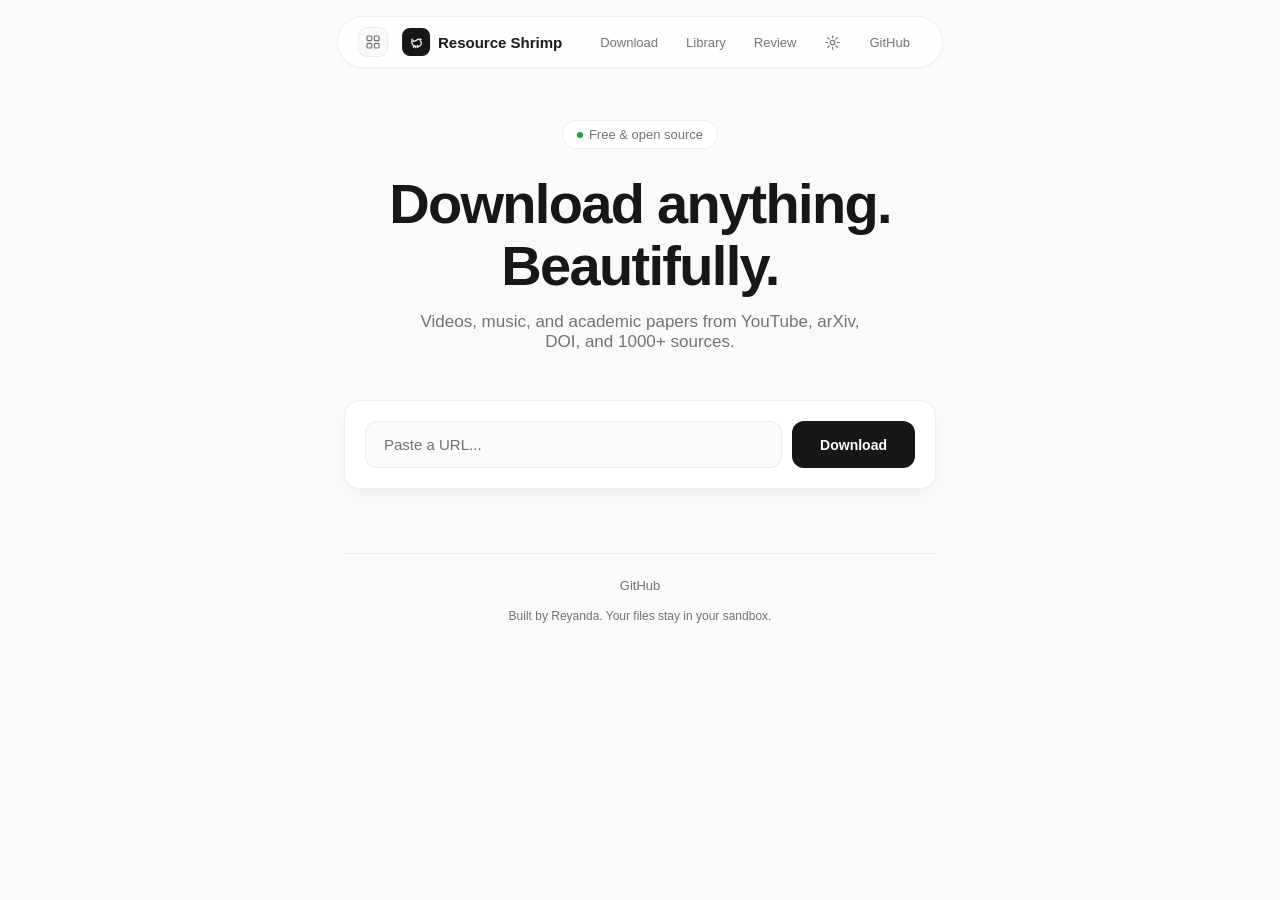
==== commit c98ab793: "Search builder: pill/tag inputs for facet terms + exclusions - Each term becomes a deletable pill (t" ====
--- a/templates/index.html
+++ b/templates/index.html
@@ -12,15 +12,34 @@
 </head>
 <body>
     <nav class="navbar">
+        <button class="nav-rooms" id="roomsBtn" onclick="window.toggleRooms(event)" title="Switch room" aria-label="Switch room">
+            <svg viewBox="0 0 24 24" fill="none" stroke="currentColor" stroke-width="1.8" stroke-linejoin="round"><rect x="3" y="3" width="7" height="7" rx="1.5"/><rect x="14" y="3" width="7" height="7" rx="1.5"/><rect x="3" y="14" width="7" height="7" rx="1.5"/><rect x="14" y="14" width="7" height="7" rx="1.5"/></svg>
+        </button>
         <a href="/" class="nav-logo">
-            <div class="nav-logo-icon">🦐</div>
+            <div class="nav-logo-icon"><svg viewBox="0 0 24 24" fill="none" stroke="currentColor" stroke-width="1.7" stroke-linecap="round" stroke-linejoin="round"><path d="M18.5 7.5c-3.2-.7-6.2.3-8.3 2.7"/><path d="M16.8 9c2.4 1.9 2.8 5.1.6 7.3-2.7 2.6-7.1 2.3-10.1-.4C5.5 14.4 5 12.1 5.8 10"/><path d="M5.8 10C5 9.2 5.1 7.9 6.2 7.3"/><path d="m8.4 16.4-.9 2.4M10.8 16.7l-.4 2.5M13.1 16.2l.8 2.4"/><circle cx="8.2" cy="9.8" r=".5" fill="currentColor"/></svg></div>
             <span class="nav-logo-text">Resource Shrimp</span>
         </a>
         <div class="nav-links">
-            <a href="#features" class="nav-link">Features</a>
+            <a href="#" class="nav-link" onclick="window.showMain();return false">Download</a>
+            <a href="#" class="nav-link" onclick="window.showLibrary();return false">Library</a>
+            <a href="#" class="nav-link" onclick="window.showReview();return false">Review</a>
+            <a href="#" class="nav-link nav-gear" onclick="window.openSettings();return false" title="Settings" aria-label="Settings"><svg viewBox="0 0 24 24" fill="none" stroke="currentColor" stroke-width="1.7" stroke-linecap="round" stroke-linejoin="round"><circle cx="12" cy="12" r="3.2"/><path d="M12 2.5v2.8M12 18.7v2.8M21.5 12h-2.8M5.3 12H2.5M18.7 5.3l-2 2M7.3 16.7l-2 2M18.7 18.7l-2-2M7.3 7.3l-2-2"/></svg></a>
             <a href="https://github.com/Reyanda/resource-shrimp" target="_blank" rel="noopener" class="nav-link">GitHub</a>
         </div>
     </nav>
+
+    <div class="rooms-panel" id="roomsPanel">
+        <div class="rooms-title">Rooms</div>
+        <a class="room-item current" href="/">
+            <span class="room-ico"><svg viewBox="0 0 24 24" fill="none" stroke="currentColor" stroke-width="1.6" stroke-linecap="round" stroke-linejoin="round"><path d="M18.5 7.5c-3.2-.7-6.2.3-8.3 2.7"/><path d="M16.8 9c2.4 1.9 2.8 5.1.6 7.3-2.7 2.6-7.1 2.3-10.1-.4C5.5 14.4 5 12.1 5.8 10"/><path d="M5.8 10C5 9.2 5.1 7.9 6.2 7.3"/><path d="m8.4 16.4-.9 2.4M10.8 16.7l-.4 2.5M13.1 16.2l.8 2.4"/><circle cx="8.2" cy="9.8" r=".5" fill="currentColor"/></svg></span>
+            <span class="room-text"><span class="room-name">Resource Shrimp</span><span class="room-desc">Acquire & interrogate research</span></span>
+            <span class="room-badge">Current</span>
+        </a>
+        <a class="room-item" href="https://reyanda.github.io/open-canvas-studio/" target="_blank" rel="noopener">
+            <span class="room-ico"><svg viewBox="0 0 24 24" fill="none" stroke="currentColor" stroke-width="1.6" stroke-linejoin="round"><rect x="3" y="4" width="18" height="14" rx="2"/><path d="M3 14l4-3 3 2 4-4 7 5"/><circle cx="8.5" cy="8.5" r="1.4"/></svg></span>
+            <span class="room-text"><span class="room-name">Open Canvas Studio</span><span class="room-desc">Create publication figures</span></span>
+        </a>
+    </div>
 
     <div class="container">
         <section class="hero">
@@ -39,7 +58,7 @@
             </div>
 
             <div class="type-badge" id="typeBadge">
-                <div class="type-icon" id="typeIcon">🎬</div>
+                <div class="type-icon" id="typeIcon"></div>
                 <div class="type-info">
                     <div class="type-label" id="typeLabel">Video</div>
                     <div class="type-hint" id="typeHint">YouTube, Vimeo, TikTok + 1000 more</div>
@@ -59,8 +78,8 @@
                     </div>
                     <div class="options-label">Audio</div>
                     <div class="audio-toggle">
-                        <button class="audio-toggle-btn active" data-mode="video" onclick="window.setMode('video')">🎬 Video + Audio</button>
-                        <button class="audio-toggle-btn" data-mode="audio" onclick="window.setMode('audio')">🎵 Audio Only</button>
+                        <button class="audio-toggle-btn active" data-mode="video" onclick="window.setMode('video')"><svg class="btn-ico" viewBox="0 0 24 24" fill="none" stroke="currentColor" stroke-width="1.8" stroke-linejoin="round"><rect x="3" y="5" width="18" height="14" rx="2"/><path d="M10 9.2 15 12l-5 2.8V9.2Z" fill="currentColor" stroke="none"/></svg>Video + Audio</button>
+                        <button class="audio-toggle-btn" data-mode="audio" onclick="window.setMode('audio')"><svg class="btn-ico" viewBox="0 0 24 24" fill="none" stroke="currentColor" stroke-width="1.8" stroke-linecap="round" stroke-linejoin="round"><path d="M9 17V5l10-2v12"/><circle cx="6" cy="17" r="3"/><circle cx="16" cy="15" r="3"/></svg>Audio Only</button>
                     </div>
                     <div class="audio-formats" id="audioFormats">
                         <div class="audio-chip" data-fmt="mp3" onclick="window.pickA(this)">MP3 <span style="color:var(--muted);font-size:10px">320k</span></div>
@@ -76,17 +95,10 @@
                 </div>
 
                 <div id="articleOptions" style="display:none">
-                    <div class="options-label">Access Method</div>
-                    <div class="access-grid">
-                        <button class="access-btn" onclick="window.openInst()"><span class="access-icon">🏛️</span><span class="access-text"><span class="access-title">Institution</span><span class="access-desc">University login</span></span></button>
-                        <button class="access-btn" onclick="window.openR4L()"><span class="access-icon">🌍</span><span class="access-text"><span class="access-title">Research4Life</span><span class="access-desc">Free for developing regions</span></span></button>
-                        <button class="access-btn" onclick="window.openSH()"><span class="access-icon">📚</span><span class="access-text"><span class="access-title">Sci-Hub</span><span class="access-desc">Open access mirror</span></span></button>
-                        <button class="access-btn" onclick="window.openOA()"><span class="access-icon">🔓</span><span class="access-text"><span class="access-title">Open Access</span><span class="access-desc">Unpaywall + DOAJ</span></span></button>
-                    </div>
-                    <div class="options-label" style="margin-top:16px">Output</div>
-                    <div class="audio-formats active">
-                        <div class="audio-chip selected" data-fmt="pdf" onclick="window.pickArt(this)">📄 PDF Paper</div>
-                        <div class="audio-chip" data-fmt="info" onclick="window.pickArt(this)">ℹ️ Metadata Only</div>
+                    <div class="article-note">
+                        Resource Shrimp fetches the open-access PDF automatically (PMC, open repositories, then publisher).
+                        For subscription-only papers, add your library access in
+                        <a href="#" onclick="window.openSettings();return false">Settings</a>.
                     </div>
                 </div>
             </div>
@@ -115,14 +127,61 @@
             </div>
         </div>
 
-        <section class="features" id="features">
-            <h2>Everything you need</h2>
-            <p>One tool for all your downloads</p>
-            <div class="feature-grid">
-                <div class="feature-card"><div class="feature-icon">🎬</div><div class="feature-title">1000+ Sites</div><div class="feature-desc">YouTube, Vimeo, TikTok, Twitter, Instagram via yt-dlp.</div></div>
-                <div class="feature-card"><div class="feature-icon">📑</div><div class="feature-title">Academic Papers</div><div class="feature-desc">OpenAlex + Sci-Hub + Research4Life for free access.</div></div>
-                <div class="feature-card"><div class="feature-icon">🎵</div><div class="feature-title">Lossless Audio</div><div class="feature-desc">FLAC, WAV, OPUS — studio quality, not just MP3.</div></div>
-                <div class="feature-card"><div class="feature-icon">⚡</div><div class="feature-title">Instant</div><div class="feature-desc">No sign-up. No ads. Paste URL, click download.</div></div>
+        <section class="library-view" id="libraryView" style="display:none">
+            <div class="library-head">
+                <h2>Your Library</h2>
+                <p>Everything you've downloaded, kept in your sandbox.</p>
+                <div class="drive-bar" id="driveBar" style="display:none"></div>
+                <div class="proj-bar" id="projBar"></div>
+                <input type="text" class="lib-search" id="libSearch" placeholder="Search your library..." oninput="window.searchLib(this.value)" autocomplete="off">
+
+                <div class="ask-panel" id="askPanel">
+                    <div class="ask-scope" id="askScope" style="display:none"></div>
+                    <div class="ask-row">
+                        <input type="text" class="ask-input" id="askInput" placeholder="Ask the AI about your library..." autocomplete="off" onkeydown="if(event.key==='Enter')window.askAI()">
+                        <button class="ask-btn" id="askBtn" onclick="window.askAI()">Ask</button>
+                    </div>
+                    <div class="ask-answer" id="askAnswer" style="display:none"></div>
+                    <details class="ask-key">
+                        <summary>AI provider &amp; key</summary>
+                        <div class="ask-key-body">
+                            <select id="askProvider" class="ask-select">
+                                <option value="">Auto / default</option>
+                                <option value="openai">OpenAI</option>
+                                <option value="anthropic">Anthropic</option>
+                                <option value="groq">Groq</option>
+                                <option value="openrouter">OpenRouter</option>
+                                <option value="deepseek">DeepSeek</option>
+                                <option value="ollama">Ollama (local)</option>
+                            </select>
+                            <input type="password" id="askKey" class="ask-keyinput" placeholder="Your API key (optional, kept in this browser only)" autocomplete="off">
+                        </div>
+                    </details>
+                </div>
+            </div>
+            <div class="lib-grid" id="libList"></div>
+            <div class="lib-empty" id="libEmpty" style="display:none">Nothing here yet — download something and it'll show up.</div>
+        </section>
+
+        <section class="review-view" id="reviewView" style="display:none">
+            <div class="library-head">
+                <h2>Search strategy</h2>
+                <p>PRISM framework (P·R·I·S·M·T·G·D — beyond PICO/PECO) → PRESS-aligned, MeSH-grounded strategies.</p>
+            </div>
+            <div class="sr-builder">
+                <div class="sr-concepts" id="srConcepts"></div>
+                <button class="sr-add" id="srAdd" onclick="window.addConcept()">+ Add facet</button>
+                <div id="srExcludeWrap" class="sr-exclude"></div>
+                <div class="sr-actions"><button class="drive-btn" id="srBuildBtn" onclick="window.buildStrategy()">Build strategy</button></div>
+                <details class="ask-key">
+                    <summary>Or paste a question (decompose with AI)</summary>
+                    <div class="sr-q-body">
+                        <textarea id="srQuestion" class="sr-q" placeholder="e.g. In children with severe acute malnutrition, does ready-to-use therapeutic food vs standard care improve recovery?"></textarea>
+                        <button class="drive-btn" onclick="window.buildFromQuestion()">Build from question</button>
+                    </div>
+                </details>
+                <div class="sr-msg" id="srMsg"></div>
+                <div class="sr-output" id="srOutput"></div>
             </div>
         </section>
 
@@ -130,41 +189,52 @@
             <div class="footer-links">
                 <a href="https://github.com/Reyanda/resource-shrimp" target="_blank" rel="noopener" class="footer-link">GitHub</a>
             </div>
-            <div class="footer-copy">Built by Reyanda. Files never leave your device.</div>
+            <div class="footer-copy">Built by Reyanda. Your files stay in your sandbox.</div>
         </footer>
     </div>
 
-    <!-- Institution Modal -->
-    <div class="modal-overlay" id="instModal" onclick="if(event.target===this)this.classList.remove('active')">
+    <!-- Settings Modal -->
+    <div class="modal-overlay" id="settingsModal" onclick="if(event.target===this)this.classList.remove('active')">
         <div class="modal-box">
             <div class="modal-header">
-                <span class="modal-title">Sign in via Institution</span>
-                <button class="modal-close" onclick="document.getElementById('instModal').classList.remove('active')">×</button>
+                <span class="modal-title">Settings</span>
+                <button class="modal-close" onclick="document.getElementById('settingsModal').classList.remove('active')">×</button>
             </div>
             <div class="modal-body">
-                <input type="text" class="modal-search" placeholder="Search your university..." oninput="window.filterInst(this.value)" id="instSearch">
-                <div id="instList"></div>
-                <div class="modal-hint">
-                    <strong>Don't see your institution?</strong><br>Many publishers support OpenAthens or Shibboleth. Click "Institutional Login" on the publisher's site.
-                </div>
-            </div>
-        </div>
-    </div>
-
-    <!-- Research4Life Modal -->
-    <div class="modal-overlay" id="r4lModal" onclick="if(event.target===this)this.classList.remove('active')">
-        <div class="modal-box">
-            <div class="modal-header">
-                <span class="modal-title">Research4Life</span>
-                <button class="modal-close" onclick="document.getElementById('r4lModal').classList.remove('active')">×</button>
-            </div>
-            <div class="modal-body">
-                <div class="r4l-card">
-                    <div class="r4l-title">🌍 Free Access for Developing Countries</div>
-                    <div class="r4l-desc">Research4Life provides free access for researchers in the world's poorest countries. Includes HINARI, AGORA, OARE, GOALI, ARDI.</div>
-                    <div class="r4l-eligible">Eligible: Sub-Saharan Africa, South Asia, Southeast Asia, Latin America, Caribbean, Oceania</div>
-                </div>
-                <button class="r4l-btn" onclick="window.open('https://login.research4life.org/','_blank');document.getElementById('r4lModal').classList.remove('active')">🌍 Open Research4Life Login</button>
+                <div class="set-section">
+                    <div class="set-label">Default AI provider</div>
+                    <div class="set-row">
+                        <select id="setProvider" class="ask-select"></select>
+                        <input id="setModel" class="ask-keyinput" placeholder="Default model (optional)" autocomplete="off">
+                    </div>
+                    <button class="drive-btn" onclick="window.saveSettings()">Save defaults</button>
+                </div>
+                <div class="set-section">
+                    <div class="set-label">Connected providers</div>
+                    <div id="setConnected" class="set-connected"></div>
+                </div>
+                <div class="set-section">
+                    <div class="set-label">Add a provider (API key)</div>
+                    <div class="prov-tiles" id="addProviderTiles"></div>
+                    <div class="set-grid">
+                        <input id="addKey" class="ask-keyinput" type="password" placeholder="API key" autocomplete="off">
+                        <input id="addModel" class="ask-keyinput" placeholder="Model (optional)" autocomplete="off">
+                        <input id="addBase" class="ask-keyinput" placeholder="Base URL (custom only)" autocomplete="off" style="display:none">
+                    </div>
+                    <button class="drive-btn" onclick="window.connectProvider()">Connect</button>
+                    <div id="addMsg" class="set-msg"></div>
+                </div>
+                <div class="set-section">
+                    <div class="set-label">Library access (subscription papers)</div>
+                    <div class="set-sub">Stored privately so the app can use your access — no external pop-ups. Open-access papers never need this.</div>
+                    <div class="set-grid">
+                        <input id="accInstitution" class="ask-keyinput" placeholder="Institution / OpenAthens (optional)" autocomplete="off">
+                        <input id="accR4LUser" class="ask-keyinput" placeholder="Research4Life username" autocomplete="off">
+                        <input id="accR4LPass" class="ask-keyinput" type="password" placeholder="Research4Life password" autocomplete="off">
+                    </div>
+                    <button class="drive-btn" onclick="window.saveAccess()">Save access</button>
+                    <div id="accMsg" class="set-msg"></div>
+                </div>
             </div>
         </div>
     </div>
--- a/static/style.css
+++ b/static/style.css
@@ -171,4 +171,176 @@
 .inst-name { font-size: 14px; font-weight: 500; }
 .inst-region { font-size: 12px; color: var(--muted); }
 
-@media (max-width: 480px) { .container { padding: 100px 16px 60px; } .quality-grid { grid-template-columns: repeat(2, 1fr); } .feature-grid { grid-template-columns: 1fr; } .stats { grid-template-columns: repeat(2, 1fr); } .nav-links { display: none; } }
+/* Library */
+.library-view { animation: fade-up 0.4s ease-out both; }
+.library-head { text-align: center; margin-bottom: 28px; }
+.library-head h2 { font-family: var(--font-display); font-size: clamp(28px,6vw,40px); font-weight: 700; letter-spacing: -0.02em; }
+.library-head p { margin-top: 8px; font-size: 15px; color: var(--muted); }
+.lib-search { width: 100%; max-width: 420px; margin: 20px auto 0; display: block; padding: 12px 16px; background: var(--card); border: 1px solid var(--border); border-radius: 12px; font-size: 14px; font-family: var(--font-body); color: var(--fg); }
+.lib-search:focus { outline: none; border-color: var(--border-strong); box-shadow: 0 0 0 4px rgba(0,0,0,0.03); }
+.lib-grid { display: flex; flex-direction: column; gap: 10px; }
+.lib-card { display: flex; align-items: center; gap: 14px; padding: 14px 16px; background: var(--card); border: 1px solid var(--border); border-radius: 12px; transition: all 0.2s; }
+.lib-card:hover { border-color: var(--border-strong); box-shadow: 0 4px 16px rgba(0,0,0,0.04); }
+.lib-icon { width: 40px; height: 40px; flex-shrink: 0; background: var(--bg); border: 1px solid var(--border); border-radius: 10px; display: flex; align-items: center; justify-content: center; font-size: 18px; }
+.lib-body { flex: 1; min-width: 0; }
+.lib-title { font-size: 14px; font-weight: 600; white-space: nowrap; overflow: hidden; text-overflow: ellipsis; }
+.lib-sub { font-size: 12px; color: var(--muted); margin-top: 2px; white-space: nowrap; overflow: hidden; text-overflow: ellipsis; }
+.lib-actions { display: flex; gap: 8px; flex-shrink: 0; }
+.lib-btn { padding: 8px 14px; font-size: 13px; font-weight: 600; font-family: var(--font-body); border-radius: 9px; border: 1px solid var(--border); background: var(--primary); color: var(--primary-fg); text-decoration: none; cursor: pointer; transition: all 0.2s; }
+.lib-btn:hover { transform: scale(1.03); }
+.lib-del { background: transparent; color: var(--muted); }
+.lib-del:hover { color: var(--error); border-color: var(--error); }
+.lib-empty { text-align: center; padding: 48px 16px; color: var(--muted); font-size: 14px; }
+.lib-drive { background: transparent; color: var(--fg); }
+.lib-drive:hover { border-color: var(--border-strong); }
+.drive-bar { display: flex; align-items: center; justify-content: center; gap: 14px; flex-wrap: wrap; max-width: 460px; margin: 16px auto 0; padding: 10px 16px; background: var(--card); border: 1px solid var(--border); border-radius: 12px; }
+.drive-status { display: inline-flex; align-items: center; gap: 8px; font-size: 13px; color: var(--muted); }
+.drive-dot { width: 8px; height: 8px; border-radius: 50%; background: var(--muted); }
+.drive-dot.on { background: var(--success); }
+.drive-btn { padding: 8px 16px; font-size: 13px; font-weight: 600; font-family: var(--font-body); border-radius: 9px; border: none; background: var(--primary); color: var(--primary-fg); cursor: pointer; transition: all 0.2s; }
+.drive-btn:hover { transform: scale(1.03); }
+.drive-btn.ghost { background: transparent; color: var(--muted); border: 1px solid var(--border); }
+.drive-btn.ghost:hover { color: var(--error); border-color: var(--error); }
+
+/* AI assistant */
+.ask-panel { max-width: 560px; margin: 18px auto 0; text-align: left; }
+.ask-scope { display: none; align-items: center; gap: 8px; margin-bottom: 8px; padding: 6px 12px; background: var(--card); border: 1px solid var(--border); border-radius: 100px; width: fit-content; font-size: 12px; color: var(--muted); }
+.ask-scope-x { background: none; border: none; color: var(--muted); cursor: pointer; font-size: 16px; line-height: 1; padding: 0 2px; }
+.ask-row { display: flex; gap: 8px; }
+.ask-input { flex: 1; padding: 12px 16px; background: var(--card); border: 1px solid var(--border); border-radius: 12px; font-size: 14px; font-family: var(--font-body); color: var(--fg); }
+.ask-input:focus { outline: none; border-color: var(--border-strong); box-shadow: 0 0 0 4px rgba(0,0,0,0.03); }
+.ask-btn { padding: 12px 22px; background: var(--primary); color: var(--primary-fg); border: none; border-radius: 12px; font-size: 14px; font-weight: 600; font-family: var(--font-body); cursor: pointer; transition: all 0.2s; }
+.ask-btn:hover { transform: scale(1.02); }
+.ask-btn:disabled { opacity: 0.5; cursor: not-allowed; transform: none; }
+.ask-answer { margin-top: 12px; padding: 16px; background: var(--card); border: 1px solid var(--border); border-radius: 12px; font-size: 14px; line-height: 1.65; color: var(--fg); animation: fade-in 0.3s ease-out; }
+.ask-answer.loading { color: var(--muted); }
+.ask-answer.error { color: var(--error); border-color: var(--error); }
+.ask-text { white-space: pre-wrap; }
+.ask-model { margin-top: 10px; font-size: 11px; color: var(--muted); text-transform: uppercase; letter-spacing: 0.04em; }
+.ask-key { margin-top: 10px; }
+.ask-key summary { font-size: 12px; color: var(--muted); cursor: pointer; list-style: none; }
+.ask-key summary::-webkit-details-marker { display: none; }
+.ask-key-body { display: flex; gap: 8px; margin-top: 8px; flex-wrap: wrap; }
+.ask-select, .ask-keyinput { padding: 8px 12px; background: var(--card); border: 1px solid var(--border); border-radius: 9px; font-size: 13px; font-family: var(--font-body); color: var(--fg); }
+.ask-keyinput { flex: 1; min-width: 180px; }
+.lib-ask { background: transparent; color: var(--fg); }
+.lib-ask:hover { border-color: var(--border-strong); }
+
+/* Projects */
+.proj-bar { display: flex; gap: 8px; flex-wrap: wrap; justify-content: center; margin: 16px auto 0; max-width: 560px; }
+.proj-chip { display: inline-flex; align-items: center; gap: 6px; padding: 7px 14px; background: var(--card); border: 1px solid var(--border); border-radius: 100px; font-size: 13px; font-family: var(--font-body); color: var(--muted); cursor: pointer; transition: all 0.2s; }
+.proj-chip:hover { border-color: var(--border-strong); color: var(--fg); }
+.proj-chip.on { background: var(--primary); color: var(--primary-fg); border-color: var(--primary); }
+.proj-count { font-size: 11px; opacity: 0.7; }
+.proj-new { border-style: dashed; }
+.lib-move { max-width: 130px; padding: 7px 10px; background: var(--bg); border: 1px solid var(--border); border-radius: 9px; font-size: 12px; font-family: var(--font-body); color: var(--muted); cursor: pointer; }
+.lib-move:hover { border-color: var(--border-strong); }
+
+/* Settings */
+.set-section { margin-bottom: 22px; }
+.set-section:last-child { margin-bottom: 0; }
+.set-label { font-size: 13px; font-weight: 600; margin-bottom: 10px; }
+.set-row, .set-grid { display: flex; gap: 8px; flex-wrap: wrap; margin-bottom: 10px; }
+.set-grid { flex-direction: column; }
+.set-connected { display: flex; flex-direction: column; gap: 8px; }
+.set-conn { display: flex; align-items: center; justify-content: space-between; gap: 10px; padding: 10px 12px; background: var(--bg); border: 1px solid var(--border); border-radius: 10px; font-size: 13px; }
+.set-hint { font-size: 11px; color: var(--muted); }
+.set-empty { font-size: 13px; color: var(--muted); }
+.set-msg { font-size: 12px; margin-top: 8px; min-height: 16px; color: var(--muted); }
+.set-msg.ok { color: var(--success); }
+.set-msg.err { color: var(--error); }
+.nav-link[title=Settings] { font-size: 15px; }
+
+/* Provider icons + tiles */
+.prov-ico { display: inline-flex; align-items: center; justify-content: center; width: 16px; height: 16px; flex-shrink: 0; }
+.prov-ico svg { width: 100%; height: 100%; display: block; }
+.prov-tiles { display: grid; grid-template-columns: repeat(3, 1fr); gap: 8px; margin-bottom: 12px; }
+.prov-tile { display: flex; align-items: center; gap: 8px; padding: 10px 12px; background: var(--bg); border: 1px solid var(--border); border-radius: 10px; font-size: 13px; font-weight: 500; font-family: var(--font-body); color: var(--fg); cursor: pointer; transition: all 0.15s; }
+.prov-tile:hover { border-color: var(--border-strong); }
+.prov-tile.on { border-color: var(--primary); box-shadow: 0 0 0 1px var(--primary) inset; }
+.prov-tile .prov-ico { width: 18px; height: 18px; }
+.set-conn-id { display: inline-flex; align-items: center; gap: 8px; }
+.set-conn-id .prov-ico { width: 18px; height: 18px; }
+.lib-transcribe { background: transparent; color: var(--fg); }
+.lib-transcribe:hover { border-color: var(--border-strong); }
+
+/* SVG icon sizing across the UI */
+.nav-logo-icon svg { width: 17px; height: 17px; color: var(--bg); }
+.nav-gear { display: inline-flex; align-items: center; }
+.nav-gear svg { width: 17px; height: 17px; display: block; }
+.type-icon svg { width: 20px; height: 20px; }
+.lib-icon svg { width: 20px; height: 20px; }
+.audio-toggle-btn { display: inline-flex; align-items: center; justify-content: center; gap: 7px; }
+.audio-toggle-btn .btn-ico { width: 16px; height: 16px; flex-shrink: 0; }
+.article-note { font-size: 13px; line-height: 1.65; color: var(--muted); padding: 2px; }
+.article-note a { color: var(--fg); text-decoration: underline; }
+.set-sub { font-size: 12px; color: var(--muted); margin: -4px 0 10px; line-height: 1.5; }
+
+/* Rooms (multi-app switcher) */
+.nav-rooms { display: inline-flex; align-items: center; justify-content: center; width: 30px; height: 30px; margin-right: 4px; padding: 0; background: var(--bg); border: 1px solid var(--border); border-radius: 9px; color: var(--muted); cursor: pointer; transition: all 0.2s; }
+.nav-rooms:hover { color: var(--fg); border-color: var(--border-strong); }
+.nav-rooms svg { width: 16px; height: 16px; }
+.rooms-panel { position: fixed; top: 70px; left: 50%; transform: translateX(-50%) translateY(-8px); z-index: 200; width: 320px; max-width: calc(100vw - 32px); padding: 8px; background: var(--card); border: 1px solid var(--border); border-radius: 16px; box-shadow: 0 8px 30px rgba(0,0,0,0.18); opacity: 0; visibility: hidden; transition: all 0.18s ease; }
+.rooms-panel.open { opacity: 1; visibility: visible; transform: translateX(-50%) translateY(0); }
+@media (prefers-color-scheme: dark) { .rooms-panel { background: #1a1a1a; } }
+.rooms-title { font-size: 11px; font-weight: 600; text-transform: uppercase; letter-spacing: 0.06em; color: var(--muted); padding: 8px 10px 6px; }
+.room-item { display: flex; align-items: center; gap: 12px; padding: 12px; border-radius: 11px; text-decoration: none; color: var(--fg); transition: background 0.15s; }
+.room-item:hover { background: var(--bg); }
+.room-ico { width: 38px; height: 38px; flex-shrink: 0; display: flex; align-items: center; justify-content: center; background: var(--bg); border: 1px solid var(--border); border-radius: 10px; }
+.room-item:hover .room-ico { background: var(--card); }
+.room-ico svg { width: 20px; height: 20px; }
+.room-text { flex: 1; display: flex; flex-direction: column; }
+.room-name { font-size: 14px; font-weight: 600; }
+.room-desc { font-size: 12px; color: var(--muted); }
+.room-badge { font-size: 10px; font-weight: 600; text-transform: uppercase; letter-spacing: 0.04em; color: var(--muted); border: 1px solid var(--border); border-radius: 100px; padding: 3px 8px; }
+
+/* Review — search-strategy builder */
+.review-view { animation: fade-up 0.4s ease-out both; }
+.sr-builder { max-width: 640px; margin: 0 auto; }
+.sr-concepts { display: flex; flex-direction: column; gap: 8px; }
+.sr-concept { display: flex; gap: 8px; align-items: center; }
+.sr-label { flex-shrink: 0; width: 150px; padding: 11px 12px; background: var(--card); border: 1px solid var(--border); border-radius: 10px; font-size: 13px; font-family: var(--font-body); color: var(--fg); }
+.sr-terms { flex: 1; padding: 11px 14px; background: var(--card); border: 1px solid var(--border); border-radius: 10px; font-size: 14px; font-family: var(--font-body); color: var(--fg); }
+.sr-terms:focus, .sr-label:focus { outline: none; border-color: var(--border-strong); }
+/* Tag/pill input */
+.sr-tags { flex: 1; min-width: 0; display: flex; flex-wrap: wrap; gap: 6px; align-items: center; padding: 7px 10px; background: var(--card); border: 1px solid var(--border); border-radius: 10px; min-height: 44px; cursor: text; }
+.sr-tags:focus-within { border-color: var(--border-strong); }
+.sr-tag { display: inline-flex; align-items: center; gap: 4px; padding: 4px 4px 4px 10px; background: var(--bg); border: 1px solid var(--border); border-radius: 8px; font-size: 13px; white-space: nowrap; }
+.sr-tag-x { background: none; border: none; color: var(--muted); cursor: pointer; font-size: 15px; line-height: 1; padding: 0 3px; }
+.sr-tag-x:hover { color: var(--error); }
+.sr-tag-input { flex: 1; min-width: 90px; border: none; background: none; outline: none; font-size: 14px; font-family: var(--font-body); color: var(--fg); padding: 4px 0; }
+.sr-exclude .sr-tag { border-color: rgba(220,38,38,0.35); }
+.sr-exclude .sr-tag-x:hover { color: var(--error); }
+.sr-rm { flex-shrink: 0; width: 34px; height: 34px; border: 1px solid var(--border); border-radius: 9px; background: transparent; color: var(--muted); font-size: 18px; cursor: pointer; }
+.sr-rm:hover { color: var(--error); border-color: var(--error); }
+.sr-exclude { margin-top: 10px; }
+.sr-excl-tag { color: var(--error); }
+.sr-add { margin-top: 10px; padding: 9px 14px; background: transparent; border: 1px dashed var(--border-strong); border-radius: 10px; font-size: 13px; font-family: var(--font-body); color: var(--muted); cursor: pointer; }
+.sr-add:hover { color: var(--fg); }
+.sr-actions { margin-top: 14px; }
+.sr-q-body { display: flex; flex-direction: column; gap: 8px; margin-top: 8px; }
+.sr-q { width: 100%; min-height: 64px; padding: 12px 14px; background: var(--card); border: 1px solid var(--border); border-radius: 10px; font-size: 14px; font-family: var(--font-body); color: var(--fg); resize: vertical; }
+.sr-msg { font-size: 13px; color: var(--muted); margin-top: 12px; min-height: 18px; }
+.sr-msg.err { color: var(--error); }
+.sr-output { margin-top: 8px; }
+.sr-resolved { display: flex; flex-direction: column; gap: 4px; margin-bottom: 14px; }
+.sr-concept-tag { font-size: 12px; color: var(--muted); }
+.sr-block { margin-bottom: 14px; border: 1px solid var(--border); border-radius: 12px; overflow: hidden; }
+.sr-block-head { display: flex; align-items: center; justify-content: space-between; padding: 10px 14px; background: var(--card); font-size: 13px; font-weight: 600; }
+.sr-pre { margin: 0; padding: 14px; background: var(--bg); font-family: ui-monospace, SFMono-Regular, Menlo, monospace; font-size: 12px; line-height: 1.6; color: var(--fg); white-space: pre-wrap; word-break: break-word; }
+.sr-note { font-size: 12px; color: var(--muted); line-height: 1.6; padding: 4px 2px; }
+.sr-msg.ok { color: var(--success); }
+.sr-run { margin-top: 22px; padding-top: 18px; border-top: 1px solid var(--border); }
+.sr-run-ctl { display: flex; gap: 8px; align-items: center; }
+.sr-results { margin-top: 14px; }
+.sr-res-head { display: flex; align-items: center; justify-content: space-between; gap: 10px; flex-wrap: wrap; font-size: 13px; margin-bottom: 10px; }
+.sr-res-actions { display: flex; gap: 6px; align-items: center; flex-wrap: wrap; }
+.sr-res-list { display: flex; flex-direction: column; gap: 8px; }
+.sr-res-item { padding: 11px 14px; background: var(--card); border: 1px solid var(--border); border-radius: 11px; }
+.sr-res-title { font-size: 13px; font-weight: 500; line-height: 1.45; }
+.sr-res-meta { font-size: 12px; color: var(--muted); margin-top: 3px; word-break: break-word; }
+.oa-badge { font-size: 10px; font-weight: 600; color: var(--success); border: 1px solid var(--success); border-radius: 100px; padding: 1px 6px; vertical-align: middle; }
+@media (max-width: 480px) { .sr-concept { flex-wrap: wrap; } .sr-label { width: 100%; } .sr-run-ctl { flex-wrap: wrap; } }
+@media (max-width: 480px) { .prov-tiles { grid-template-columns: repeat(2, 1fr); } }
+
+@media (max-width: 480px) { .container { padding: 100px 16px 60px; } .quality-grid { grid-template-columns: repeat(2, 1fr); } .feature-grid { grid-template-columns: 1fr; } .stats { grid-template-columns: repeat(2, 1fr); } .nav-links { display: none; } .lib-card { flex-wrap: wrap; } .lib-actions { width: 100%; } .lib-btn { flex: 1; text-align: center; } }
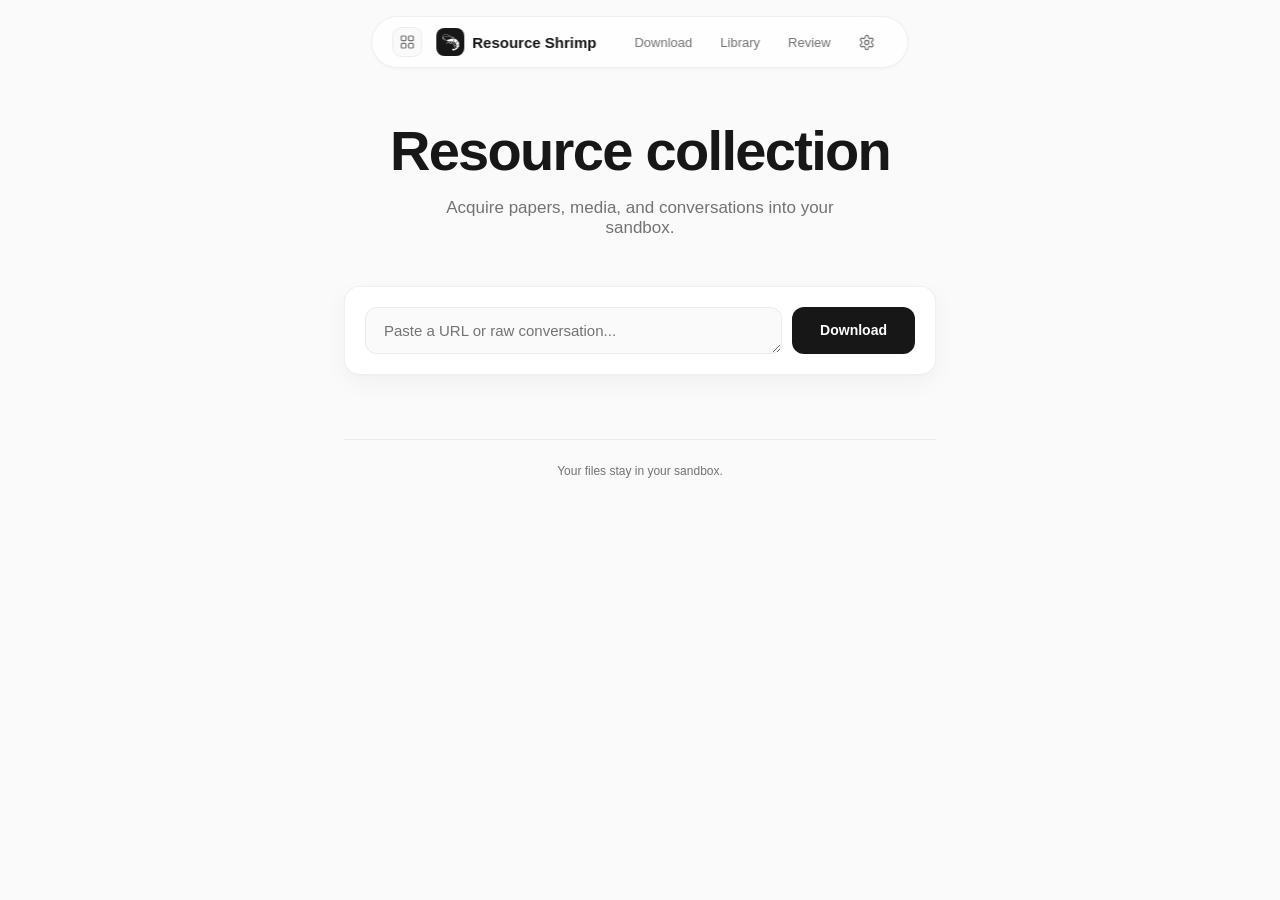
==== commit 59a8d9f5: "ui: real gear settings icon, remove GitHub link and marketing copy" ====
--- a/templates/index.html
+++ b/templates/index.html
@@ -16,22 +16,21 @@
             <svg viewBox="0 0 24 24" fill="none" stroke="currentColor" stroke-width="1.8" stroke-linejoin="round"><rect x="3" y="3" width="7" height="7" rx="1.5"/><rect x="14" y="3" width="7" height="7" rx="1.5"/><rect x="3" y="14" width="7" height="7" rx="1.5"/><rect x="14" y="14" width="7" height="7" rx="1.5"/></svg>
         </button>
         <a href="/" class="nav-logo">
-            <div class="nav-logo-icon"><svg viewBox="0 0 24 24" fill="none" stroke="currentColor" stroke-width="1.7" stroke-linecap="round" stroke-linejoin="round"><path d="M18.5 7.5c-3.2-.7-6.2.3-8.3 2.7"/><path d="M16.8 9c2.4 1.9 2.8 5.1.6 7.3-2.7 2.6-7.1 2.3-10.1-.4C5.5 14.4 5 12.1 5.8 10"/><path d="M5.8 10C5 9.2 5.1 7.9 6.2 7.3"/><path d="m8.4 16.4-.9 2.4M10.8 16.7l-.4 2.5M13.1 16.2l.8 2.4"/><circle cx="8.2" cy="9.8" r=".5" fill="currentColor"/></svg></div>
+            <div class="nav-logo-icon"><svg viewBox="0 0 122.88 117.15" fill="currentColor"><path d="M50.85,51.63C39.94,50.25,32.07,47,29.78,40.17a88.2,88.2,0,0,0,22.5-4.85c10.46-4,21.85-7.31,33.53-5.51A46.4,46.4,0,0,1,83.5,42.54a44.27,44.27,0,0,1-4.81,10.75c-9-1.58-18.91-.53-27.84-1.66ZM86.77,62.46l.09-1.66a22.47,22.47,0,0,0-3-1.45c-.4-.15-.8-.3-1.19-.43-6.39,2.44-9.22,10.06-9.4,17C75.6,71.64,78.76,62.61,84,62.47Zm-18.84-7.4,4.42.67-5.07,7.42C64.81,66.77,60.88,66,57.22,65l-21.41-5.9C32,63.45,30,68.67,28,74.54A28.62,28.62,0,0,1,32.73,58.3a3.64,3.64,0,0,1,3.74-1.9l25.82,6,5.64-7.34ZM98.29,85.57c-5.58,2.3-8.37,8.61-9,14.84.48-.34,1-.69,1.4-1,1.73-3.59,3.89-8,6.81-9.66a20.22,20.22,0,0,0,.66-3.13c0-.33.09-.67.12-1Zm-.79-6L97.65,77c-.13-.58-.28-1.17-.45-1.74-9.07.46-13,9.59-13.19,17.78,2.32-4.28,5.49-13.31,10.71-13.45ZM93.41,70l.15-2.69-.27-.4a4.09,4.09,0,0,1-.52-1,1.44,1.44,0,0,1-.25-.18c-8.65.82-12.4,9.73-12.6,17.74C82.24,79.19,85.4,70.16,90.62,70ZM27.12,45c-1.49-.35-2.93-.72-4.33-1.13a61,61,0,0,1-8.44-3.06c-4.84-2.22-9.22-5.14-11.81-8.26A9.88,9.88,0,0,1,0,27.08,7,7,0,0,1,2.3,21.52c.2-.2.4-.39.63-.58A13,13,0,0,1,1.6,16a14,14,0,0,1,1-6,14.46,14.46,0,0,1,7.71-7.37A32.55,32.55,0,0,1,22.11.05a46.74,46.74,0,0,1,19.06,3,163.81,163.81,0,0,1,14.77,7.37c.17.08.34.17.49.26,7.33,4,13.4,7.28,18,6.87a1,1,0,0,1,.17,2l-.57,0,.86.05c2.21.12,4.39.18,6.52.17s4.22-.09,6.32-.25a1,1,0,1,1,.16,2q-3.15.24-6.48.25c-2.19,0-4.41-.05-6.63-.17-6.63-.36-13.22-1.25-19.81-2.15-5.28-.71-10.57-1.43-15.94-1.87S28.61,17,24.14,17a43.47,43.47,0,0,0-11.58,1.44,27.17,27.17,0,0,0-7,3,25.66,25.66,0,0,0,4,4.85,54.46,54.46,0,0,0,9.15,6.92c2.3,1.44,4.8,2.85,7.46,4.23a4.49,4.49,0,0,0-.8,1.88C22.59,38,20,36.5,17.61,35a57.23,57.23,0,0,1-9.49-7.19,27.53,27.53,0,0,1-4.18-5.06l-.2.19a5,5,0,0,0-1.69,4,8,8,0,0,0,2.06,4.35C6.5,34.18,10.62,36.91,15.2,39a59.06,59.06,0,0,0,8.15,3q1.24.36,2.55.69A16.27,16.27,0,0,0,27.12,45ZM4.6,19.71A29.67,29.67,0,0,1,12,16.52,45.14,45.14,0,0,1,24.12,15c4.6-.06,9.68.24,15.11.69s10.69,1.16,16,1.89,10.8,1.46,16.2,1.9c-4.56-.75-9.86-3.63-16-7L55,12.24A159.65,159.65,0,0,0,40.39,5a44.67,44.67,0,0,0-18.2-2.89A30.51,30.51,0,0,0,11.13,4.45a12.37,12.37,0,0,0-6.66,6.3,11.79,11.79,0,0,0-.84,5.12,10.61,10.61,0,0,0,1,3.84Zm51.91,18a3.83,3.83,0,1,1-3.82,3.83,3.83,3.83,0,0,1,3.82-3.83Zm32-7.36a43.8,43.8,0,0,1,16.26,7.46,41.42,41.42,0,0,1,5.77,5,47.76,47.76,0,0,1-6.39,10.62,41.74,41.74,0,0,1-8.79,8.78A24,24,0,0,0,89.29,57a29.15,29.15,0,0,0-7.78-3.12,49.11,49.11,0,0,0,4.57-10.54,50.1,50.1,0,0,0,2.42-13Zm24,14.75a45.74,45.74,0,0,1,10,23,51.14,51.14,0,0,1-8.33,6.41,41.61,41.61,0,0,1-11.5,5.27A34.24,34.24,0,0,0,97,64.37a45.38,45.38,0,0,0,9.29-9.28,52.6,52.6,0,0,0,6.22-10Zm10.32,26.39a36.58,36.58,0,0,1-8.62,26.29c-.63-.13-1.26-.27-1.88-.42a43.55,43.55,0,0,1-11.25-4.19c.22-.53.42-1.08.6-1.63a26.92,26.92,0,0,0,1.2-9c3.6-.75,8.3-2.92,12.73-5.7a57.8,57.8,0,0,0,7.22-5.32ZM112.09,100q-7.8,7.88-21,13c-4.19,3.12-9,4.46-12.77,4.07-9.5-1-9.51-13.61-.44-13.87,2.75-.08,6.48.71,11.4,2.57A27.7,27.7,0,0,0,99.89,95.56a46.62,46.62,0,0,0,11.81,4.38l.39.1Z"/></svg></div>
             <span class="nav-logo-text">Resource Shrimp</span>
         </a>
         <div class="nav-links">
             <a href="#" class="nav-link" onclick="window.showMain();return false">Download</a>
             <a href="#" class="nav-link" onclick="window.showLibrary();return false">Library</a>
             <a href="#" class="nav-link" onclick="window.showReview();return false">Review</a>
-            <a href="#" class="nav-link nav-gear" onclick="window.openSettings();return false" title="Settings" aria-label="Settings"><svg viewBox="0 0 24 24" fill="none" stroke="currentColor" stroke-width="1.7" stroke-linecap="round" stroke-linejoin="round"><circle cx="12" cy="12" r="3.2"/><path d="M12 2.5v2.8M12 18.7v2.8M21.5 12h-2.8M5.3 12H2.5M18.7 5.3l-2 2M7.3 16.7l-2 2M18.7 18.7l-2-2M7.3 7.3l-2-2"/></svg></a>
-            <a href="https://github.com/Reyanda/resource-shrimp" target="_blank" rel="noopener" class="nav-link">GitHub</a>
+            <a href="#" class="nav-link nav-gear" onclick="window.openSettings();return false" title="Settings" aria-label="Settings"><svg viewBox="0 0 24 24" fill="none" stroke="currentColor" stroke-width="1.7" stroke-linecap="round" stroke-linejoin="round"><path d="M12.22 2h-.44a2 2 0 0 0-2 2v.18a2 2 0 0 1-1 1.73l-.43.25a2 2 0 0 1-2 0l-.15-.08a2 2 0 0 0-2.73.73l-.22.38a2 2 0 0 0 .73 2.73l.15.1a2 2 0 0 1 1 1.72v.51a2 2 0 0 1-1 1.74l-.15.09a2 2 0 0 0-.73 2.73l.22.38a2 2 0 0 0 2.73.73l.15-.08a2 2 0 0 1 2 0l.43.25a2 2 0 0 1 1 1.73V20a2 2 0 0 0 2 2h.44a2 2 0 0 0 2-2v-.18a2 2 0 0 1 1-1.73l.43-.25a2 2 0 0 1 2 0l.15.08a2 2 0 0 0 2.73-.73l.22-.39a2 2 0 0 0-.73-2.73l-.15-.08a2 2 0 0 1-1-1.74v-.5a2 2 0 0 1 1-1.74l.15-.09a2 2 0 0 0 .73-2.73l-.22-.38a2 2 0 0 0-2.73-.73l-.15.08a2 2 0 0 1-2 0l-.43-.25a2 2 0 0 1-1-1.73V4a2 2 0 0 0-2-2z"/><circle cx="12" cy="12" r="3"/></svg></a>
         </div>
     </nav>
 
     <div class="rooms-panel" id="roomsPanel">
         <div class="rooms-title">Rooms</div>
         <a class="room-item current" href="/">
-            <span class="room-ico"><svg viewBox="0 0 24 24" fill="none" stroke="currentColor" stroke-width="1.6" stroke-linecap="round" stroke-linejoin="round"><path d="M18.5 7.5c-3.2-.7-6.2.3-8.3 2.7"/><path d="M16.8 9c2.4 1.9 2.8 5.1.6 7.3-2.7 2.6-7.1 2.3-10.1-.4C5.5 14.4 5 12.1 5.8 10"/><path d="M5.8 10C5 9.2 5.1 7.9 6.2 7.3"/><path d="m8.4 16.4-.9 2.4M10.8 16.7l-.4 2.5M13.1 16.2l.8 2.4"/><circle cx="8.2" cy="9.8" r=".5" fill="currentColor"/></svg></span>
+            <span class="room-ico"><svg viewBox="0 0 122.88 117.15" fill="currentColor"><path d="M50.85,51.63C39.94,50.25,32.07,47,29.78,40.17a88.2,88.2,0,0,0,22.5-4.85c10.46-4,21.85-7.31,33.53-5.51A46.4,46.4,0,0,1,83.5,42.54a44.27,44.27,0,0,1-4.81,10.75c-9-1.58-18.91-.53-27.84-1.66ZM86.77,62.46l.09-1.66a22.47,22.47,0,0,0-3-1.45c-.4-.15-.8-.3-1.19-.43-6.39,2.44-9.22,10.06-9.4,17C75.6,71.64,78.76,62.61,84,62.47Zm-18.84-7.4,4.42.67-5.07,7.42C64.81,66.77,60.88,66,57.22,65l-21.41-5.9C32,63.45,30,68.67,28,74.54A28.62,28.62,0,0,1,32.73,58.3a3.64,3.64,0,0,1,3.74-1.9l25.82,6,5.64-7.34ZM98.29,85.57c-5.58,2.3-8.37,8.61-9,14.84.48-.34,1-.69,1.4-1,1.73-3.59,3.89-8,6.81-9.66a20.22,20.22,0,0,0,.66-3.13c0-.33.09-.67.12-1Zm-.79-6L97.65,77c-.13-.58-.28-1.17-.45-1.74-9.07.46-13,9.59-13.19,17.78,2.32-4.28,5.49-13.31,10.71-13.45ZM93.41,70l.15-2.69-.27-.4a4.09,4.09,0,0,1-.52-1,1.44,1.44,0,0,1-.25-.18c-8.65.82-12.4,9.73-12.6,17.74C82.24,79.19,85.4,70.16,90.62,70ZM27.12,45c-1.49-.35-2.93-.72-4.33-1.13a61,61,0,0,1-8.44-3.06c-4.84-2.22-9.22-5.14-11.81-8.26A9.88,9.88,0,0,1,0,27.08,7,7,0,0,1,2.3,21.52c.2-.2.4-.39.63-.58A13,13,0,0,1,1.6,16a14,14,0,0,1,1-6,14.46,14.46,0,0,1,7.71-7.37A32.55,32.55,0,0,1,22.11.05a46.74,46.74,0,0,1,19.06,3,163.81,163.81,0,0,1,14.77,7.37c.17.08.34.17.49.26,7.33,4,13.4,7.28,18,6.87a1,1,0,0,1,.17,2l-.57,0,.86.05c2.21.12,4.39.18,6.52.17s4.22-.09,6.32-.25a1,1,0,1,1,.16,2q-3.15.24-6.48.25c-2.19,0-4.41-.05-6.63-.17-6.63-.36-13.22-1.25-19.81-2.15-5.28-.71-10.57-1.43-15.94-1.87S28.61,17,24.14,17a43.47,43.47,0,0,0-11.58,1.44,27.17,27.17,0,0,0-7,3,25.66,25.66,0,0,0,4,4.85,54.46,54.46,0,0,0,9.15,6.92c2.3,1.44,4.8,2.85,7.46,4.23a4.49,4.49,0,0,0-.8,1.88C22.59,38,20,36.5,17.61,35a57.23,57.23,0,0,1-9.49-7.19,27.53,27.53,0,0,1-4.18-5.06l-.2.19a5,5,0,0,0-1.69,4,8,8,0,0,0,2.06,4.35C6.5,34.18,10.62,36.91,15.2,39a59.06,59.06,0,0,0,8.15,3q1.24.36,2.55.69A16.27,16.27,0,0,0,27.12,45ZM4.6,19.71A29.67,29.67,0,0,1,12,16.52,45.14,45.14,0,0,1,24.12,15c4.6-.06,9.68.24,15.11.69s10.69,1.16,16,1.89,10.8,1.46,16.2,1.9c-4.56-.75-9.86-3.63-16-7L55,12.24A159.65,159.65,0,0,0,40.39,5a44.67,44.67,0,0,0-18.2-2.89A30.51,30.51,0,0,0,11.13,4.45a12.37,12.37,0,0,0-6.66,6.3,11.79,11.79,0,0,0-.84,5.12,10.61,10.61,0,0,0,1,3.84Zm51.91,18a3.83,3.83,0,1,1-3.82,3.83,3.83,3.83,0,0,1,3.82-3.83Zm32-7.36a43.8,43.8,0,0,1,16.26,7.46,41.42,41.42,0,0,1,5.77,5,47.76,47.76,0,0,1-6.39,10.62,41.74,41.74,0,0,1-8.79,8.78A24,24,0,0,0,89.29,57a29.15,29.15,0,0,0-7.78-3.12,49.11,49.11,0,0,0,4.57-10.54,50.1,50.1,0,0,0,2.42-13Zm24,14.75a45.74,45.74,0,0,1,10,23,51.14,51.14,0,0,1-8.33,6.41,41.61,41.61,0,0,1-11.5,5.27A34.24,34.24,0,0,0,97,64.37a45.38,45.38,0,0,0,9.29-9.28,52.6,52.6,0,0,0,6.22-10Zm10.32,26.39a36.58,36.58,0,0,1-8.62,26.29c-.63-.13-1.26-.27-1.88-.42a43.55,43.55,0,0,1-11.25-4.19c.22-.53.42-1.08.6-1.63a26.92,26.92,0,0,0,1.2-9c3.6-.75,8.3-2.92,12.73-5.7a57.8,57.8,0,0,0,7.22-5.32ZM112.09,100q-7.8,7.88-21,13c-4.19,3.12-9,4.46-12.77,4.07-9.5-1-9.51-13.61-.44-13.87,2.75-.08,6.48.71,11.4,2.57A27.7,27.7,0,0,0,99.89,95.56a46.62,46.62,0,0,0,11.81,4.38l.39.1Z"/></svg></span>
             <span class="room-text"><span class="room-name">Resource Shrimp</span><span class="room-desc">Acquire & interrogate research</span></span>
             <span class="room-badge">Current</span>
         </a>
@@ -43,14 +42,13 @@
 
     <div class="container">
         <section class="hero">
-            <div class="pill-badge"><span class="pill-dot"></span>Free & open source</div>
-            <h1>Download anything.<br>Beautifully.</h1>
-            <p>Videos, music, and academic papers from YouTube, arXiv, DOI, and 1000+ sources.</p>
+            <h1>Resource collection</h1>
+            <p>Acquire papers, media, and conversations into your sandbox.</p>
         </section>
 
         <div class="input-card">
             <div class="input-row">
-                <input type="text" class="url-input" id="urlInput" placeholder="Paste a URL..." autocomplete="off" spellcheck="false" maxlength="2048">
+                <textarea class="url-input" id="urlInput" placeholder="Paste a URL or raw conversation..." autocomplete="off" spellcheck="false" maxlength="1048576" rows="1"></textarea>
                 <button class="btn-primary" id="downloadBtn" onclick="window.startDownload()">
                     <span class="btn-label">Download</span>
                     <div class="spinner"></div>
@@ -186,10 +184,7 @@
         </section>
 
         <footer class="footer">
-            <div class="footer-links">
-                <a href="https://github.com/Reyanda/resource-shrimp" target="_blank" rel="noopener" class="footer-link">GitHub</a>
-            </div>
-            <div class="footer-copy">Built by Reyanda. Your files stay in your sandbox.</div>
+            <div class="footer-copy">Your files stay in your sandbox.</div>
         </footer>
     </div>
 
@@ -204,8 +199,8 @@
                 <div class="set-section">
                     <div class="set-label">Default AI provider</div>
                     <div class="set-row">
-                        <select id="setProvider" class="ask-select"></select>
-                        <input id="setModel" class="ask-keyinput" placeholder="Default model (optional)" autocomplete="off">
+                        <select id="setProvider" class="ask-select" onchange="window.onSettingsProviderChange()"></select>
+                        <select id="setModel" class="ask-select"><option value="">Auto (default)</option></select>
                     </div>
                     <button class="drive-btn" onclick="window.saveSettings()">Save defaults</button>
                 </div>
@@ -218,10 +213,13 @@
                     <div class="prov-tiles" id="addProviderTiles"></div>
                     <div class="set-grid">
                         <input id="addKey" class="ask-keyinput" type="password" placeholder="API key" autocomplete="off">
-                        <input id="addModel" class="ask-keyinput" placeholder="Model (optional)" autocomplete="off">
+                        <select id="addModel" class="ask-select"><option value="">Auto-detect</option></select>
                         <input id="addBase" class="ask-keyinput" placeholder="Base URL (custom only)" autocomplete="off" style="display:none">
                     </div>
-                    <button class="drive-btn" onclick="window.connectProvider()">Connect</button>
+                    <div class="set-btn-row">
+                        <button class="drive-btn ghost" onclick="window.detectModels()">Detect models</button>
+                        <button class="drive-btn" onclick="window.connectProvider()">Connect</button>
+                    </div>
                     <div id="addMsg" class="set-msg"></div>
                 </div>
                 <div class="set-section">
--- a/static/style.css
+++ b/static/style.css
@@ -246,6 +246,7 @@
 .set-conn { display: flex; align-items: center; justify-content: space-between; gap: 10px; padding: 10px 12px; background: var(--bg); border: 1px solid var(--border); border-radius: 10px; font-size: 13px; }
 .set-hint { font-size: 11px; color: var(--muted); }
 .set-empty { font-size: 13px; color: var(--muted); }
+.set-btn-row { display: flex; gap: 8px; flex-wrap: wrap; }
 .set-msg { font-size: 12px; margin-top: 8px; min-height: 16px; color: var(--muted); }
 .set-msg.ok { color: var(--success); }
 .set-msg.err { color: var(--error); }
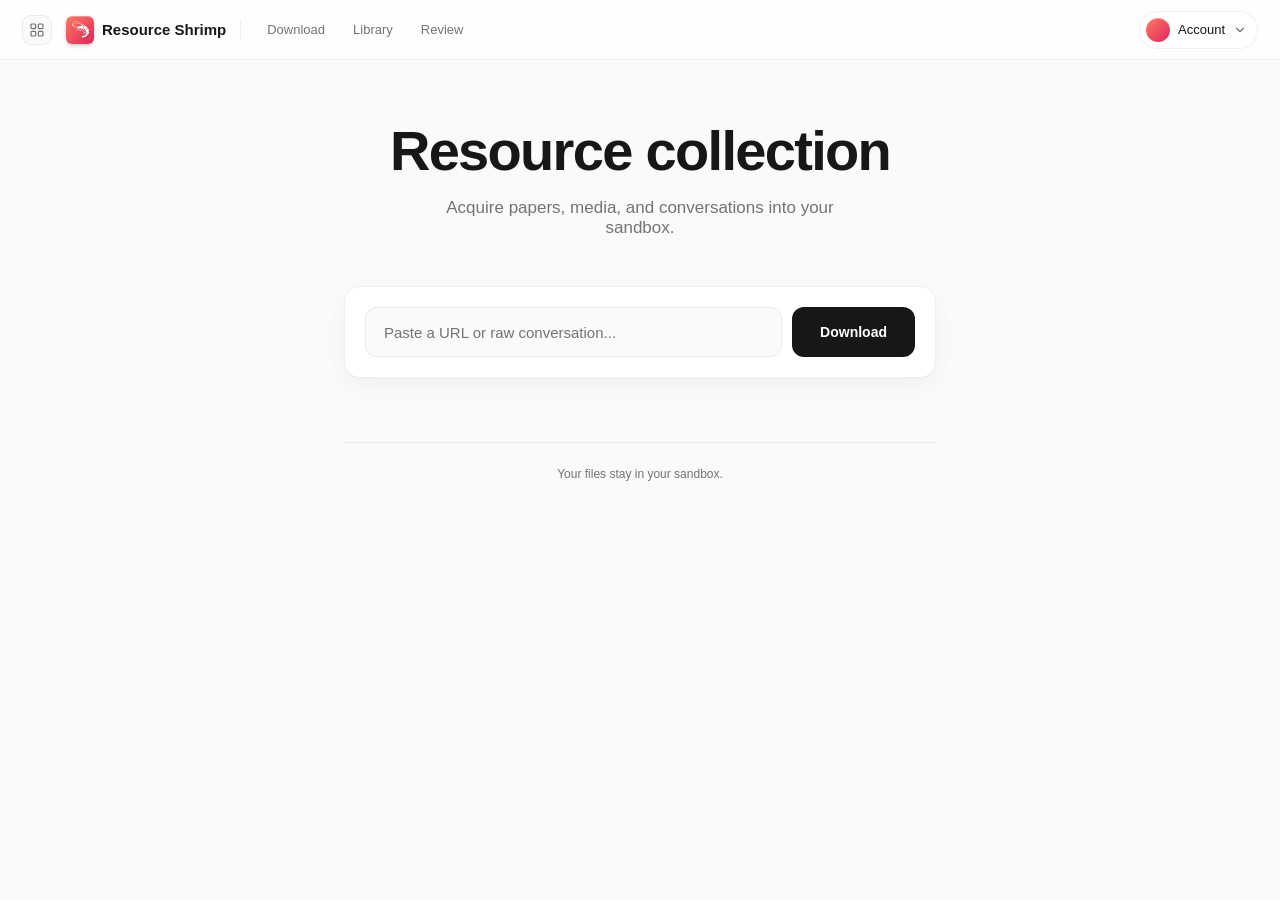
==== commit ec9afa30: "ui: replace Shrimp nav with OCS-style TopBar + account menu Each product now uses the OCS navigation" ====
--- a/templates/index.html
+++ b/templates/index.html
@@ -12,6 +12,7 @@
 </head>
 <body>
     <nav class="navbar">
+        <div class="nav-left">
         <button class="nav-rooms" id="roomsBtn" onclick="window.toggleRooms(event)" title="Switch room" aria-label="Switch room">
             <svg viewBox="0 0 24 24" fill="none" stroke="currentColor" stroke-width="1.8" stroke-linejoin="round"><rect x="3" y="3" width="7" height="7" rx="1.5"/><rect x="14" y="3" width="7" height="7" rx="1.5"/><rect x="3" y="14" width="7" height="7" rx="1.5"/><rect x="14" y="14" width="7" height="7" rx="1.5"/></svg>
         </button>
@@ -19,11 +20,27 @@
             <div class="nav-logo-icon"><svg viewBox="0 0 122.88 117.15" fill="currentColor"><path d="M50.85,51.63C39.94,50.25,32.07,47,29.78,40.17a88.2,88.2,0,0,0,22.5-4.85c10.46-4,21.85-7.31,33.53-5.51A46.4,46.4,0,0,1,83.5,42.54a44.27,44.27,0,0,1-4.81,10.75c-9-1.58-18.91-.53-27.84-1.66ZM86.77,62.46l.09-1.66a22.47,22.47,0,0,0-3-1.45c-.4-.15-.8-.3-1.19-.43-6.39,2.44-9.22,10.06-9.4,17C75.6,71.64,78.76,62.61,84,62.47Zm-18.84-7.4,4.42.67-5.07,7.42C64.81,66.77,60.88,66,57.22,65l-21.41-5.9C32,63.45,30,68.67,28,74.54A28.62,28.62,0,0,1,32.73,58.3a3.64,3.64,0,0,1,3.74-1.9l25.82,6,5.64-7.34ZM98.29,85.57c-5.58,2.3-8.37,8.61-9,14.84.48-.34,1-.69,1.4-1,1.73-3.59,3.89-8,6.81-9.66a20.22,20.22,0,0,0,.66-3.13c0-.33.09-.67.12-1Zm-.79-6L97.65,77c-.13-.58-.28-1.17-.45-1.74-9.07.46-13,9.59-13.19,17.78,2.32-4.28,5.49-13.31,10.71-13.45ZM93.41,70l.15-2.69-.27-.4a4.09,4.09,0,0,1-.52-1,1.44,1.44,0,0,1-.25-.18c-8.65.82-12.4,9.73-12.6,17.74C82.24,79.19,85.4,70.16,90.62,70ZM27.12,45c-1.49-.35-2.93-.72-4.33-1.13a61,61,0,0,1-8.44-3.06c-4.84-2.22-9.22-5.14-11.81-8.26A9.88,9.88,0,0,1,0,27.08,7,7,0,0,1,2.3,21.52c.2-.2.4-.39.63-.58A13,13,0,0,1,1.6,16a14,14,0,0,1,1-6,14.46,14.46,0,0,1,7.71-7.37A32.55,32.55,0,0,1,22.11.05a46.74,46.74,0,0,1,19.06,3,163.81,163.81,0,0,1,14.77,7.37c.17.08.34.17.49.26,7.33,4,13.4,7.28,18,6.87a1,1,0,0,1,.17,2l-.57,0,.86.05c2.21.12,4.39.18,6.52.17s4.22-.09,6.32-.25a1,1,0,1,1,.16,2q-3.15.24-6.48.25c-2.19,0-4.41-.05-6.63-.17-6.63-.36-13.22-1.25-19.81-2.15-5.28-.71-10.57-1.43-15.94-1.87S28.61,17,24.14,17a43.47,43.47,0,0,0-11.58,1.44,27.17,27.17,0,0,0-7,3,25.66,25.66,0,0,0,4,4.85,54.46,54.46,0,0,0,9.15,6.92c2.3,1.44,4.8,2.85,7.46,4.23a4.49,4.49,0,0,0-.8,1.88C22.59,38,20,36.5,17.61,35a57.23,57.23,0,0,1-9.49-7.19,27.53,27.53,0,0,1-4.18-5.06l-.2.19a5,5,0,0,0-1.69,4,8,8,0,0,0,2.06,4.35C6.5,34.18,10.62,36.91,15.2,39a59.06,59.06,0,0,0,8.15,3q1.24.36,2.55.69A16.27,16.27,0,0,0,27.12,45ZM4.6,19.71A29.67,29.67,0,0,1,12,16.52,45.14,45.14,0,0,1,24.12,15c4.6-.06,9.68.24,15.11.69s10.69,1.16,16,1.89,10.8,1.46,16.2,1.9c-4.56-.75-9.86-3.63-16-7L55,12.24A159.65,159.65,0,0,0,40.39,5a44.67,44.67,0,0,0-18.2-2.89A30.51,30.51,0,0,0,11.13,4.45a12.37,12.37,0,0,0-6.66,6.3,11.79,11.79,0,0,0-.84,5.12,10.61,10.61,0,0,0,1,3.84Zm51.91,18a3.83,3.83,0,1,1-3.82,3.83,3.83,3.83,0,0,1,3.82-3.83Zm32-7.36a43.8,43.8,0,0,1,16.26,7.46,41.42,41.42,0,0,1,5.77,5,47.76,47.76,0,0,1-6.39,10.62,41.74,41.74,0,0,1-8.79,8.78A24,24,0,0,0,89.29,57a29.15,29.15,0,0,0-7.78-3.12,49.11,49.11,0,0,0,4.57-10.54,50.1,50.1,0,0,0,2.42-13Zm24,14.75a45.74,45.74,0,0,1,10,23,51.14,51.14,0,0,1-8.33,6.41,41.61,41.61,0,0,1-11.5,5.27A34.24,34.24,0,0,0,97,64.37a45.38,45.38,0,0,0,9.29-9.28,52.6,52.6,0,0,0,6.22-10Zm10.32,26.39a36.58,36.58,0,0,1-8.62,26.29c-.63-.13-1.26-.27-1.88-.42a43.55,43.55,0,0,1-11.25-4.19c.22-.53.42-1.08.6-1.63a26.92,26.92,0,0,0,1.2-9c3.6-.75,8.3-2.92,12.73-5.7a57.8,57.8,0,0,0,7.22-5.32ZM112.09,100q-7.8,7.88-21,13c-4.19,3.12-9,4.46-12.77,4.07-9.5-1-9.51-13.61-.44-13.87,2.75-.08,6.48.71,11.4,2.57A27.7,27.7,0,0,0,99.89,95.56a46.62,46.62,0,0,0,11.81,4.38l.39.1Z"/></svg></div>
             <span class="nav-logo-text">Resource Shrimp</span>
         </a>
+        <span class="nav-divider"></span>
         <div class="nav-links">
             <a href="#" class="nav-link" onclick="window.showMain();return false">Download</a>
             <a href="#" class="nav-link" onclick="window.showLibrary();return false">Library</a>
             <a href="#" class="nav-link" onclick="window.showReview();return false">Review</a>
-            <a href="#" class="nav-link nav-gear" onclick="window.openSettings();return false" title="Settings" aria-label="Settings"><svg viewBox="0 0 24 24" fill="none" stroke="currentColor" stroke-width="1.7" stroke-linecap="round" stroke-linejoin="round"><path d="M12.22 2h-.44a2 2 0 0 0-2 2v.18a2 2 0 0 1-1 1.73l-.43.25a2 2 0 0 1-2 0l-.15-.08a2 2 0 0 0-2.73.73l-.22.38a2 2 0 0 0 .73 2.73l.15.1a2 2 0 0 1 1 1.72v.51a2 2 0 0 1-1 1.74l-.15.09a2 2 0 0 0-.73 2.73l.22.38a2 2 0 0 0 2.73.73l.15-.08a2 2 0 0 1 2 0l.43.25a2 2 0 0 1 1 1.73V20a2 2 0 0 0 2 2h.44a2 2 0 0 0 2-2v-.18a2 2 0 0 1 1-1.73l.43-.25a2 2 0 0 1 2 0l.15.08a2 2 0 0 0 2.73-.73l.22-.39a2 2 0 0 0-.73-2.73l-.15-.08a2 2 0 0 1-1-1.74v-.5a2 2 0 0 1 1-1.74l.15-.09a2 2 0 0 0 .73-2.73l-.22-.38a2 2 0 0 0-2.73-.73l-.15.08a2 2 0 0 1-2 0l-.43-.25a2 2 0 0 1-1-1.73V4a2 2 0 0 0-2-2z"/><circle cx="12" cy="12" r="3"/></svg></a>
+        </div>
+        </div>
+        <div class="nav-right">
+            <div class="nav-account-wrap">
+                <button class="nav-account" id="accountBtn" onclick="window.toggleAccount(event)" aria-haspopup="true" aria-label="Account">
+                    <span class="nav-account-avatar"></span>
+                    <span class="nav-account-name" id="accountName">Account</span>
+                    <svg class="nav-account-chev" viewBox="0 0 24 24" fill="none" stroke="currentColor" stroke-width="2" stroke-linecap="round" stroke-linejoin="round"><polyline points="6 9 12 15 18 9"/></svg>
+                </button>
+                <div class="nav-account-menu" id="accountMenu">
+                    <div class="nav-account-head"><div class="nav-account-email" id="accountEmail"></div></div>
+                    <div class="nav-account-div"></div>
+                    <button class="nav-account-item" onclick="window.openSettings();window.toggleAccount()"><svg viewBox="0 0 24 24" fill="none" stroke="currentColor" stroke-width="1.7" stroke-linecap="round" stroke-linejoin="round"><circle cx="12" cy="12" r="3"/><path d="M19.4 15a1.65 1.65 0 0 0 .33 1.82l.06.06a2 2 0 1 1-2.83 2.83l-.06-.06a1.65 1.65 0 0 0-1.82-.33 1.65 1.65 0 0 0-1 1.51V21a2 2 0 0 1-4 0v-.09A1.65 1.65 0 0 0 9 19.4a1.65 1.65 0 0 0-1.82.33l-.06.06a2 2 0 1 1-2.83-2.83l.06-.06a1.65 1.65 0 0 0 .33-1.82 1.65 1.65 0 0 0-1.51-1H3a2 2 0 0 1 0-4h.09A1.65 1.65 0 0 0 4.6 9a1.65 1.65 0 0 0-.33-1.82l-.06-.06a2 2 0 1 1 2.83-2.83l.06.06a1.65 1.65 0 0 0 1.82.33H9a1.65 1.65 0 0 0 1-1.51V3a2 2 0 0 1 4 0v.09a1.65 1.65 0 0 0 1 1.51 1.65 1.65 0 0 0 1.82-.33l.06-.06a2 2 0 1 1 2.83 2.83l-.06.06a1.65 1.65 0 0 0-.33 1.82V9a1.65 1.65 0 0 0 1.51 1H21a2 2 0 0 1 0 4h-.09a1.65 1.65 0 0 0-1.51 1z"/></svg> Settings</button>
+                    <button class="nav-account-item" onclick="window.signOut()"><svg viewBox="0 0 24 24" fill="none" stroke="currentColor" stroke-width="1.7" stroke-linecap="round" stroke-linejoin="round"><path d="M9 21H5a2 2 0 0 1-2-2V5a2 2 0 0 1 2-2h4"/><polyline points="16 17 21 12 16 7"/><line x1="21" y1="12" x2="9" y2="12"/></svg> Sign out</button>
+                </div>
+            </div>
         </div>
     </nav>
 
@@ -34,8 +51,8 @@
             <span class="room-text"><span class="room-name">Resource Shrimp</span><span class="room-desc">Acquire & interrogate research</span></span>
             <span class="room-badge">Current</span>
         </a>
-        <a class="room-item" href="https://reyanda.github.io/open-canvas-studio/" target="_blank" rel="noopener">
-            <span class="room-ico"><svg viewBox="0 0 24 24" fill="none" stroke="currentColor" stroke-width="1.6" stroke-linejoin="round"><rect x="3" y="4" width="18" height="14" rx="2"/><path d="M3 14l4-3 3 2 4-4 7 5"/><circle cx="8.5" cy="8.5" r="1.4"/></svg></span>
+        <a class="room-item ocs-room" href="https://reyanda.github.io/open-canvas-studio/" target="_blank" rel="noopener">
+            <span class="room-ico"><svg viewBox="0 0 24 24" fill="none" stroke="currentColor" stroke-width="1.8" stroke-linecap="round" stroke-linejoin="round"><rect x="3" y="3" width="18" height="15" rx="2"/><path d="M6 14c2.5-4 7.5-4 10 0"/><path d="M11 5l3 3-5 5H6V9l5-5z"/></svg></span>
             <span class="room-text"><span class="room-name">Open Canvas Studio</span><span class="room-desc">Create publication figures</span></span>
         </a>
     </div>
--- a/static/style.css
+++ b/static/style.css
@@ -6,11 +6,17 @@
     --font-body: 'Inter', -apple-system, sans-serif; --font-display: 'DM Sans', -apple-system, sans-serif;
 }
 @media (prefers-color-scheme: dark) {
+    /* Open Canvas Studio dark liquid-glass palette (tokens.css + materials.css) */
     :root {
-        --bg: #0a0a0a; --fg: #ededed; --card: #141414; --muted: #a3a3a3;
-        --border: rgba(255,255,255,0.06); --border-strong: rgba(255,255,255,0.1);
-        --primary: #ededed; --primary-fg: #0a0a0a;
+        --bg: #0b1220; --fg: #f5f5f7; --card: #1c1c1e; --muted: #8e8e93;
+        --border: rgba(255,255,255,0.08); --border-strong: rgba(255,255,255,0.16);
+        --primary: #f5f5f7; --primary-fg: #0b1220;
     }
+    /* Ambient aurora behind the glass, matching the OCS spatial backdrop */
+    body { background:
+        radial-gradient(1100px 700px at 78% -8%, rgba(99,102,241,0.10), transparent 60%),
+        radial-gradient(900px 620px at 8% 108%, rgba(20,184,166,0.08), transparent 60%),
+        var(--bg); }
 }
 body { font-family: var(--font-body); background: var(--bg); color: var(--fg); min-height: 100vh; -webkit-font-smoothing: antialiased; }
 
@@ -19,14 +25,32 @@
 @keyframes pulse-ring { 0% { transform: scale(0.9); opacity: 1; } 100% { transform: scale(1.5); opacity: 0; } }
 @keyframes spin { to { transform: rotate(360deg); } }
 
-.navbar { position: fixed; top: 16px; left: 50%; transform: translateX(-50%); z-index: 100; display: flex; align-items: center; gap: 10px; padding: 10px 20px; background: rgba(255,255,255,0.8); backdrop-filter: blur(20px) saturate(180%); border: 1px solid var(--border); border-radius: 100px; box-shadow: 0 1px 3px rgba(0,0,0,0.04); }
-@media (prefers-color-scheme: dark) { .navbar { background: rgba(20,20,20,0.8); } }
+/* OCS-style TopBar: full-width glass navigation header */
+.navbar { position: fixed; top: 0; left: 0; right: 0; z-index: 100; display: flex; align-items: center; justify-content: space-between; gap: 16px; padding: 0 22px; height: 60px; background: rgba(255,255,255,0.72); backdrop-filter: blur(20px) saturate(180%); -webkit-backdrop-filter: blur(20px) saturate(180%); border-bottom: 1px solid var(--border); }
+@media (prefers-color-scheme: dark) { .navbar { background: rgba(20,24,33,0.72); border-bottom-color: rgba(255,255,255,0.08); } }
+.nav-left, .nav-right { display: flex; align-items: center; gap: 10px; }
+.nav-divider { width: 1px; height: 22px; background: var(--border); margin: 0 4px; }
 .nav-logo { display: flex; align-items: center; gap: 8px; text-decoration: none; color: var(--fg); }
-.nav-logo-icon { width: 28px; height: 28px; background: var(--fg); border-radius: 8px; display: flex; align-items: center; justify-content: center; font-size: 14px; }
+.nav-logo-icon { width: 28px; height: 28px; background: linear-gradient(135deg, #ff7a60 0%, #e0245e 100%); border-radius: 22%; display: flex; align-items: center; justify-content: center; font-size: 14px; box-shadow: 0 2px 4px rgba(0,0,0,0.15), 0 1px 2px rgba(0,0,0,0.1), inset 0 1px 0.5px rgba(255,255,255,0.3); }
 .nav-logo-text { font-family: var(--font-display); font-weight: 700; font-size: 15px; }
-.nav-links { display: flex; align-items: center; gap: 4px; margin-left: 16px; }
+.nav-links { display: flex; align-items: center; gap: 4px; }
 .nav-link { padding: 6px 12px; font-size: 13px; color: var(--muted); text-decoration: none; border-radius: 100px; transition: all 0.2s; }
 .nav-link:hover { color: var(--fg); background: var(--border); }
+/* Account menu (OCS pattern: settings + logout live here) */
+.nav-account-wrap { position: relative; }
+.nav-account { display: flex; align-items: center; gap: 8px; padding: 6px 10px 6px 6px; border-radius: 100px; background: var(--card); border: 1px solid var(--border); color: var(--fg); font-family: inherit; font-size: 13px; font-weight: 500; cursor: pointer; transition: border-color 0.2s; }
+.nav-account:hover { border-color: var(--border-strong); }
+.nav-account-avatar { width: 24px; height: 24px; border-radius: 50%; background: linear-gradient(135deg, #ff7a60 0%, #e0245e 100%); flex: none; box-shadow: inset 0 1px 0.5px rgba(255,255,255,0.3); }
+.nav-account-name { max-width: 160px; overflow: hidden; text-overflow: ellipsis; white-space: nowrap; }
+.nav-account-chev { width: 14px; height: 14px; color: var(--muted); }
+.nav-account-menu { display: none; position: absolute; top: 46px; right: 0; min-width: 230px; background: var(--card); border: 1px solid var(--border); border-radius: 14px; box-shadow: 0 14px 42px -18px rgba(0,0,0,0.55), 0 6px 16px -6px rgba(0,0,0,0.18); padding: 8px; z-index: 200; }
+.nav-account-menu.open { display: block; }
+.nav-account-head { padding: 6px 10px 8px; }
+.nav-account-email { font-size: 12px; color: var(--muted); word-break: break-all; }
+.nav-account-div { height: 1px; background: var(--border); margin: 4px 2px 6px; }
+.nav-account-item { display: flex; align-items: center; gap: 10px; width: 100%; padding: 9px 10px; border: none; background: none; color: var(--fg); font-family: inherit; font-size: 13px; text-align: left; border-radius: 8px; cursor: pointer; }
+.nav-account-item:hover { background: var(--border); }
+.nav-account-item svg { width: 15px; height: 15px; flex: none; }
 
 .container { max-width: 640px; margin: 0 auto; padding: 120px 24px 80px; }
 .hero { text-align: center; margin-bottom: 48px; }
@@ -37,7 +61,7 @@
 
 .input-card { background: var(--card); border: 1px solid var(--border); border-radius: 16px; padding: 20px; box-shadow: 0 1px 3px rgba(0,0,0,0.02), 0 8px 24px rgba(0,0,0,0.04); animation: fade-up 0.5s ease-out 0.3s both; }
 .input-row { display: flex; gap: 10px; }
-.url-input { flex: 1; padding: 14px 18px; background: var(--bg); border: 1px solid var(--border); border-radius: 12px; font-size: 15px; font-family: var(--font-body); color: var(--fg); transition: all 0.2s; }
+.url-input { flex: 1; padding: 14px 18px; background: var(--bg); border: 1px solid var(--border); border-radius: 12px; font-size: 15px; font-family: var(--font-body); color: var(--fg); transition: border-color 0.2s, box-shadow 0.2s; resize: none; overflow-y: hidden; height: 50px; min-height: 50px; box-sizing: border-box; line-height: 1.4; }
 .url-input:focus { outline: none; border-color: var(--border-strong); box-shadow: 0 0 0 4px rgba(0,0,0,0.03); }
 @media (prefers-color-scheme: dark) { .url-input:focus { box-shadow: 0 0 0 4px rgba(255,255,255,0.03); } }
 .url-input::placeholder { color: var(--muted); }
@@ -266,7 +290,7 @@
 .lib-transcribe:hover { border-color: var(--border-strong); }
 
 /* SVG icon sizing across the UI */
-.nav-logo-icon svg { width: 17px; height: 17px; color: var(--bg); }
+.nav-logo-icon svg { width: 17px; height: 17px; color: #ffffff; filter: drop-shadow(0 1px 1px rgba(0,0,0,0.15)); }
 .nav-gear { display: inline-flex; align-items: center; }
 .nav-gear svg { width: 17px; height: 17px; display: block; }
 .type-icon svg { width: 20px; height: 20px; }
@@ -289,6 +313,12 @@
 .room-item:hover { background: var(--bg); }
 .room-ico { width: 38px; height: 38px; flex-shrink: 0; display: flex; align-items: center; justify-content: center; background: var(--bg); border: 1px solid var(--border); border-radius: 10px; }
 .room-item:hover .room-ico { background: var(--card); }
+.room-item.current .room-ico { background: linear-gradient(135deg, #ff7a60 0%, #e0245e 100%); border-radius: 22%; border: none; box-shadow: 0 3px 6px rgba(0,0,0,0.15), 0 1px 3px rgba(0,0,0,0.1), inset 0 1px 0.5px rgba(255,255,255,0.4); }
+.room-item.current:hover .room-ico { background: linear-gradient(135deg, #ff7a60 0%, #e0245e 100%); }
+.room-item.current .room-ico svg { color: #ffffff; filter: drop-shadow(0 1px 1.5px rgba(0,0,0,0.2)); }
+.room-item.ocs-room .room-ico { background: linear-gradient(135deg, #8b5cf6 0%, #3b82f6 100%); border-radius: 22%; border: none; box-shadow: 0 3px 6px rgba(0,0,0,0.15), 0 1px 3px rgba(0,0,0,0.1), inset 0 1px 0.5px rgba(255,255,255,0.4); }
+.room-item.ocs-room:hover .room-ico { background: linear-gradient(135deg, #8b5cf6 0%, #3b82f6 100%); }
+.room-item.ocs-room .room-ico svg { color: #ffffff; filter: drop-shadow(0 1px 1.5px rgba(0,0,0,0.2)); }
 .room-ico svg { width: 20px; height: 20px; }
 .room-text { flex: 1; display: flex; flex-direction: column; }
 .room-name { font-size: 14px; font-weight: 600; }
@@ -300,6 +330,9 @@
 .sr-builder { max-width: 640px; margin: 0 auto; }
 .sr-concepts { display: flex; flex-direction: column; gap: 8px; }
 .sr-concept { display: flex; gap: 8px; align-items: center; }
+.sr-op { flex-shrink: 0; width: 48px; padding: 8px 0; background: var(--bg); border: 1px solid var(--border); border-radius: 8px; font-size: 11px; font-weight: 700; letter-spacing: 0.05em; color: var(--muted); cursor: pointer; font-family: var(--font-body); }
+.sr-op:hover { color: var(--fg); border-color: var(--border-strong); }
+.sr-op[data-op="OR"] { color: var(--fg); border-color: var(--border-strong); background: var(--card); }
 .sr-label { flex-shrink: 0; width: 150px; padding: 11px 12px; background: var(--card); border: 1px solid var(--border); border-radius: 10px; font-size: 13px; font-family: var(--font-body); color: var(--fg); }
 .sr-terms { flex: 1; padding: 11px 14px; background: var(--card); border: 1px solid var(--border); border-radius: 10px; font-size: 14px; font-family: var(--font-body); color: var(--fg); }
 .sr-terms:focus, .sr-label:focus { outline: none; border-color: var(--border-strong); }
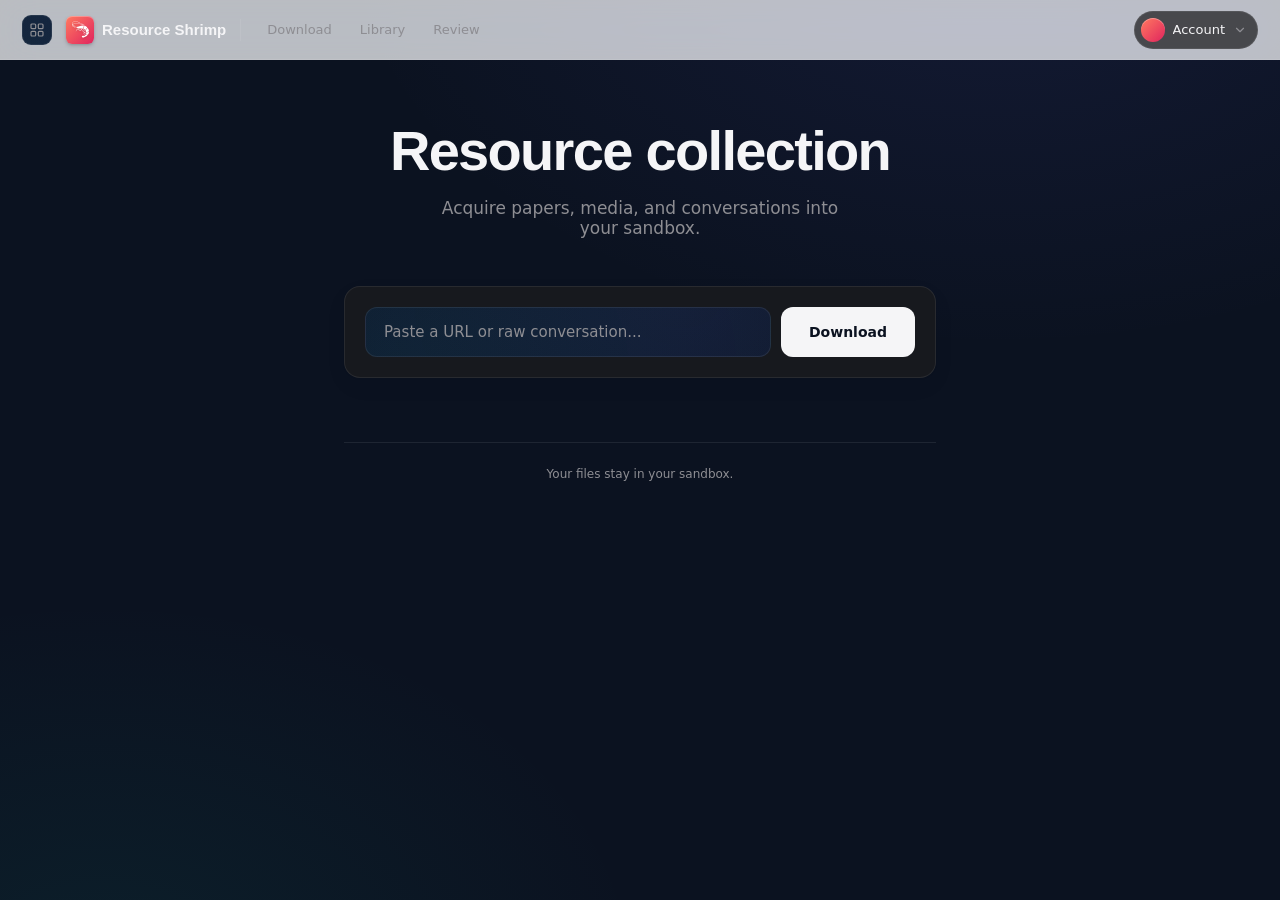
==== commit 8e168eb1: "feat: shared design-language runtime + Appearance customizer Add theme.js: a build-free runtime that" ====
--- a/templates/index.html
+++ b/templates/index.html
@@ -9,6 +9,7 @@
     <link rel="preconnect" href="https://fonts.gstatic.com" crossorigin>
     <link href="https://fonts.googleapis.com/css2?family=Inter:wght@400;500;600;700&family=DM+Sans:wght@500;700&display=swap" rel="stylesheet">
     <link rel="stylesheet" href="/static/style.css">
+    <script src="/static/theme.js"></script>
 </head>
 <body>
     <nav class="navbar">
@@ -37,6 +38,7 @@
                 <div class="nav-account-menu" id="accountMenu">
                     <div class="nav-account-head"><div class="nav-account-email" id="accountEmail"></div></div>
                     <div class="nav-account-div"></div>
+                    <button class="nav-account-item" onclick="window.ReyandaTheme&&window.ReyandaTheme.openPanel();window.toggleAccount()"><svg viewBox="0 0 24 24" fill="none" stroke="currentColor" stroke-width="1.7" stroke-linecap="round" stroke-linejoin="round"><circle cx="13.5" cy="6.5" r=".5" fill="currentColor"/><circle cx="17.5" cy="10.5" r=".5" fill="currentColor"/><circle cx="8.5" cy="7.5" r=".5" fill="currentColor"/><circle cx="6.5" cy="12.5" r=".5" fill="currentColor"/><path d="M12 2C6.5 2 2 6.5 2 12s4.5 10 10 10c.926 0 1.648-.746 1.648-1.688 0-.437-.18-.835-.437-1.125-.29-.289-.438-.652-.438-1.125a1.64 1.64 0 0 1 1.668-1.668h1.996c3.051 0 5.555-2.503 5.555-5.554C21.965 6.012 17.461 2 12 2z"/></svg> Appearance</button>
                     <button class="nav-account-item" onclick="window.openSettings();window.toggleAccount()"><svg viewBox="0 0 24 24" fill="none" stroke="currentColor" stroke-width="1.7" stroke-linecap="round" stroke-linejoin="round"><circle cx="12" cy="12" r="3"/><path d="M19.4 15a1.65 1.65 0 0 0 .33 1.82l.06.06a2 2 0 1 1-2.83 2.83l-.06-.06a1.65 1.65 0 0 0-1.82-.33 1.65 1.65 0 0 0-1 1.51V21a2 2 0 0 1-4 0v-.09A1.65 1.65 0 0 0 9 19.4a1.65 1.65 0 0 0-1.82.33l-.06.06a2 2 0 1 1-2.83-2.83l.06-.06a1.65 1.65 0 0 0 .33-1.82 1.65 1.65 0 0 0-1.51-1H3a2 2 0 0 1 0-4h.09A1.65 1.65 0 0 0 4.6 9a1.65 1.65 0 0 0-.33-1.82l-.06-.06a2 2 0 1 1 2.83-2.83l.06.06a1.65 1.65 0 0 0 1.82.33H9a1.65 1.65 0 0 0 1-1.51V3a2 2 0 0 1 4 0v.09a1.65 1.65 0 0 0 1 1.51 1.65 1.65 0 0 0 1.82-.33l.06-.06a2 2 0 1 1 2.83 2.83l-.06.06a1.65 1.65 0 0 0-.33 1.82V9a1.65 1.65 0 0 0 1.51 1H21a2 2 0 0 1 0 4h-.09a1.65 1.65 0 0 0-1.51 1z"/></svg> Settings</button>
                     <button class="nav-account-item" onclick="window.signOut()"><svg viewBox="0 0 24 24" fill="none" stroke="currentColor" stroke-width="1.7" stroke-linecap="round" stroke-linejoin="round"><path d="M9 21H5a2 2 0 0 1-2-2V5a2 2 0 0 1 2-2h4"/><polyline points="16 17 21 12 16 7"/><line x1="21" y1="12" x2="9" y2="12"/></svg> Sign out</button>
                 </div>
--- a/static/style.css
+++ b/static/style.css
@@ -5,20 +5,16 @@
     --primary: #171717; --primary-fg: #ffffff; --success: #16a34a; --error: #dc2626;
     --font-body: 'Inter', -apple-system, sans-serif; --font-display: 'DM Sans', -apple-system, sans-serif;
 }
+/* Fallback dark palette before the shared theme runtime (theme.js) sets the
+   unified tokens inline. theme.js drives --bg/--fg/--card/etc. across all apps. */
 @media (prefers-color-scheme: dark) {
-    /* Open Canvas Studio dark liquid-glass palette (tokens.css + materials.css) */
     :root {
         --bg: #0b1220; --fg: #f5f5f7; --card: #1c1c1e; --muted: #8e8e93;
         --border: rgba(255,255,255,0.08); --border-strong: rgba(255,255,255,0.16);
         --primary: #f5f5f7; --primary-fg: #0b1220;
     }
-    /* Ambient aurora behind the glass, matching the OCS spatial backdrop */
-    body { background:
-        radial-gradient(1100px 700px at 78% -8%, rgba(99,102,241,0.10), transparent 60%),
-        radial-gradient(900px 620px at 8% 108%, rgba(20,184,166,0.08), transparent 60%),
-        var(--bg); }
 }
-body { font-family: var(--font-body); background: var(--bg); color: var(--fg); min-height: 100vh; -webkit-font-smoothing: antialiased; }
+body { font-family: var(--font-body); background: var(--bg); color: var(--fg); min-height: 100vh; -webkit-font-smoothing: antialiased; background-attachment: fixed; }
 
 @keyframes fade-up { from { opacity: 0; transform: translateY(16px); } to { opacity: 1; transform: translateY(0); } }
 @keyframes fade-in { from { opacity: 0; } to { opacity: 1; } }
